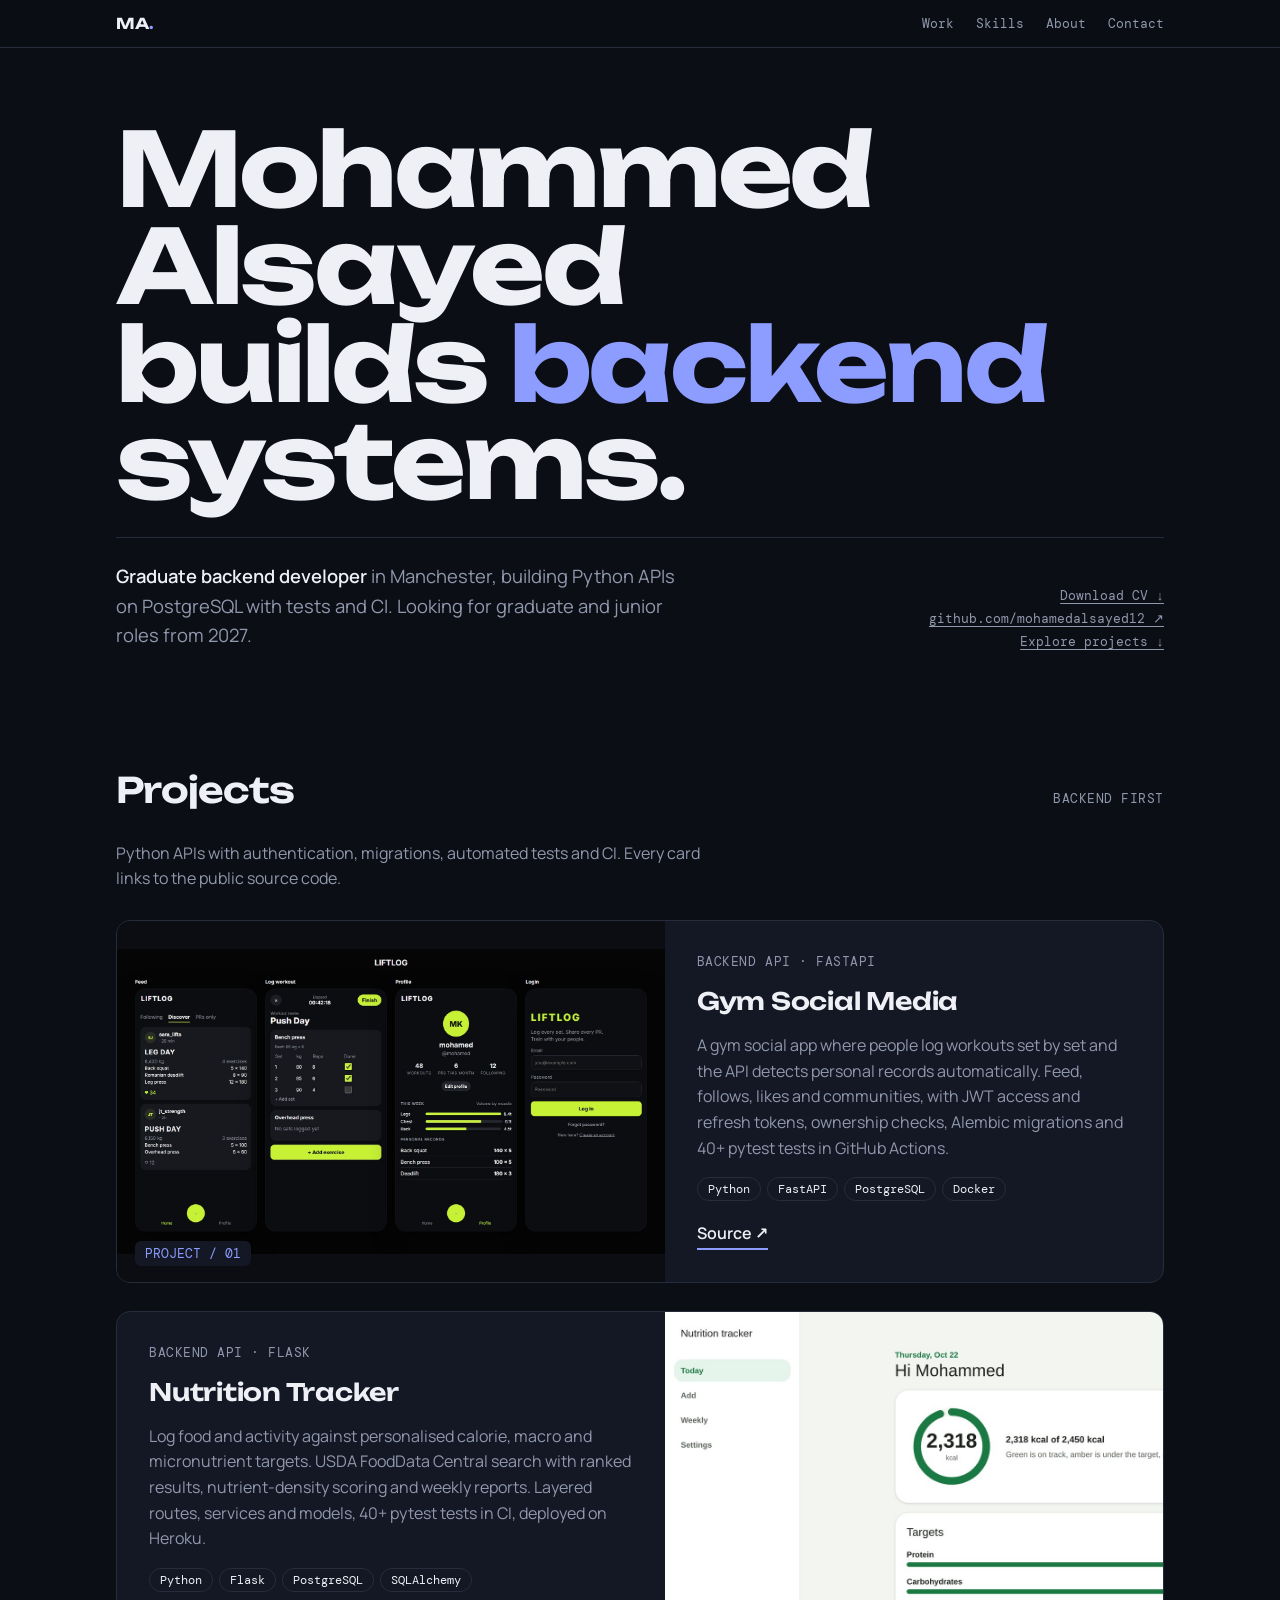
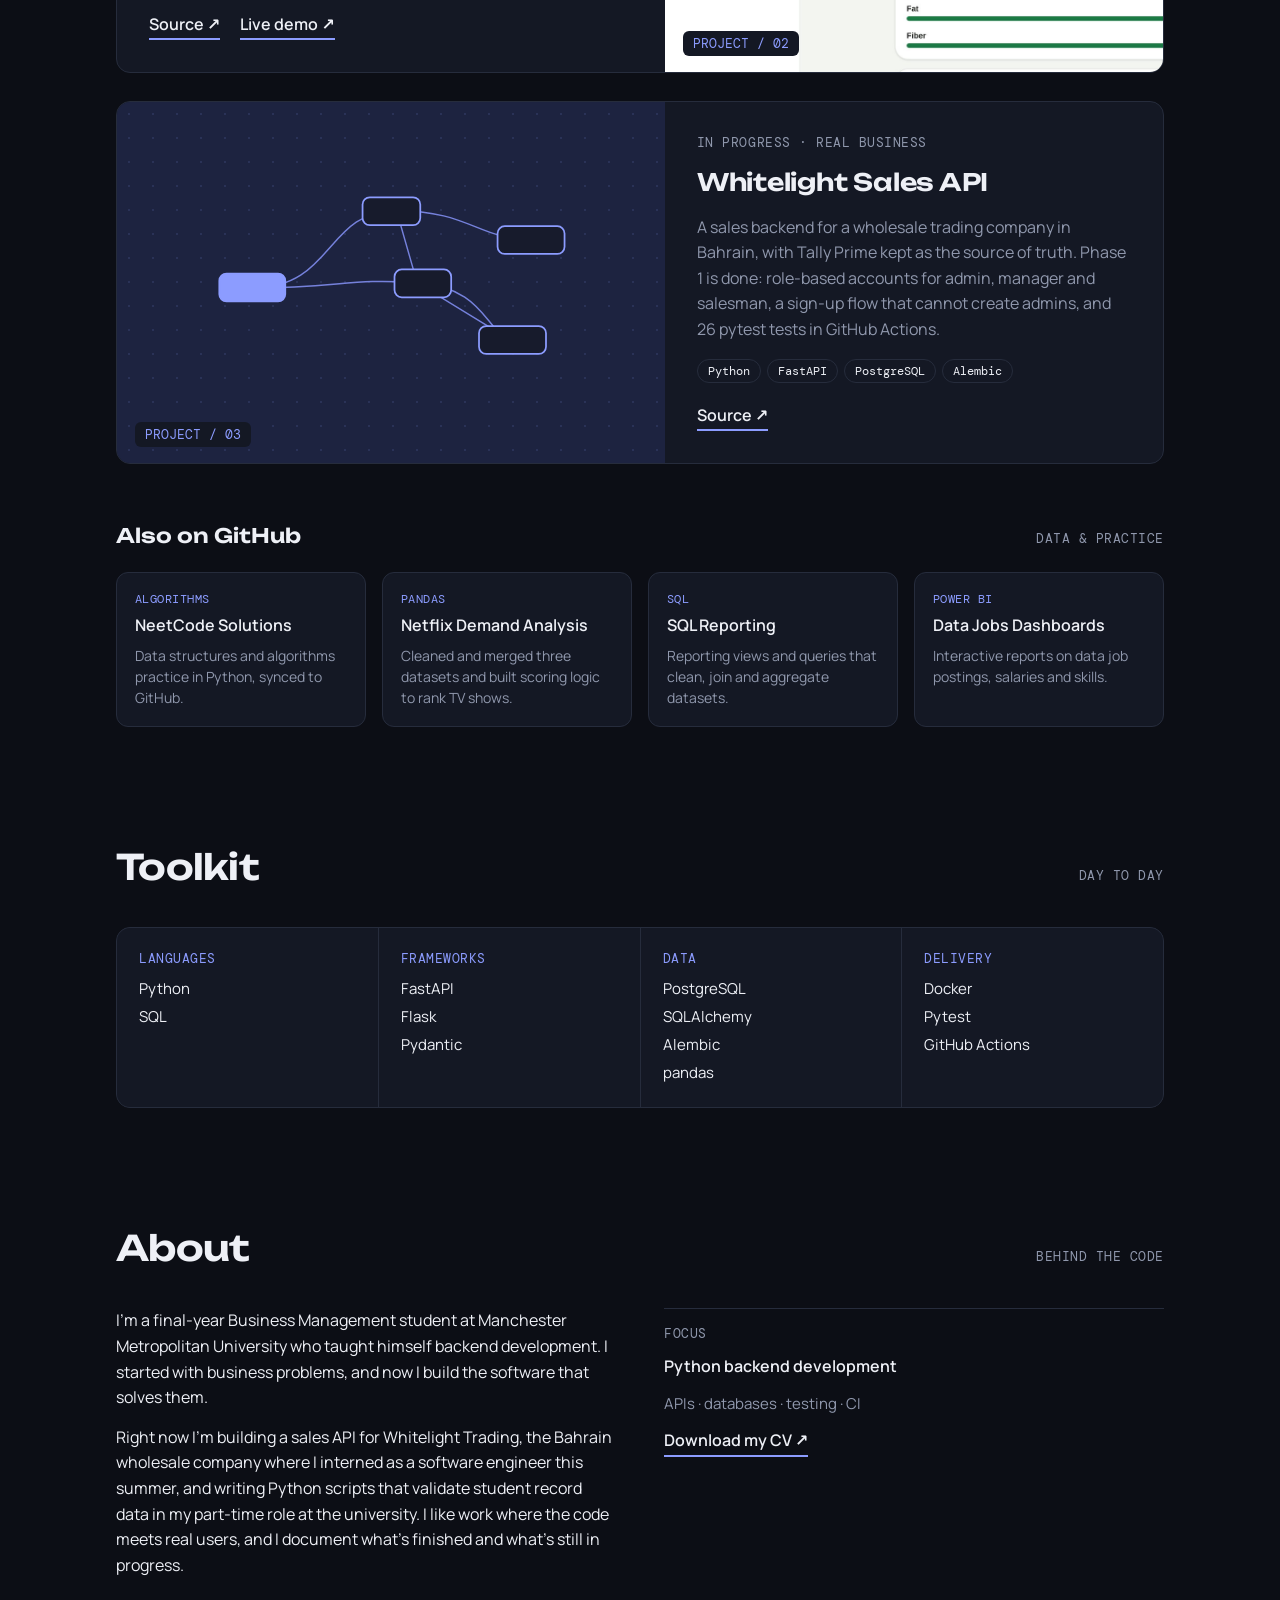
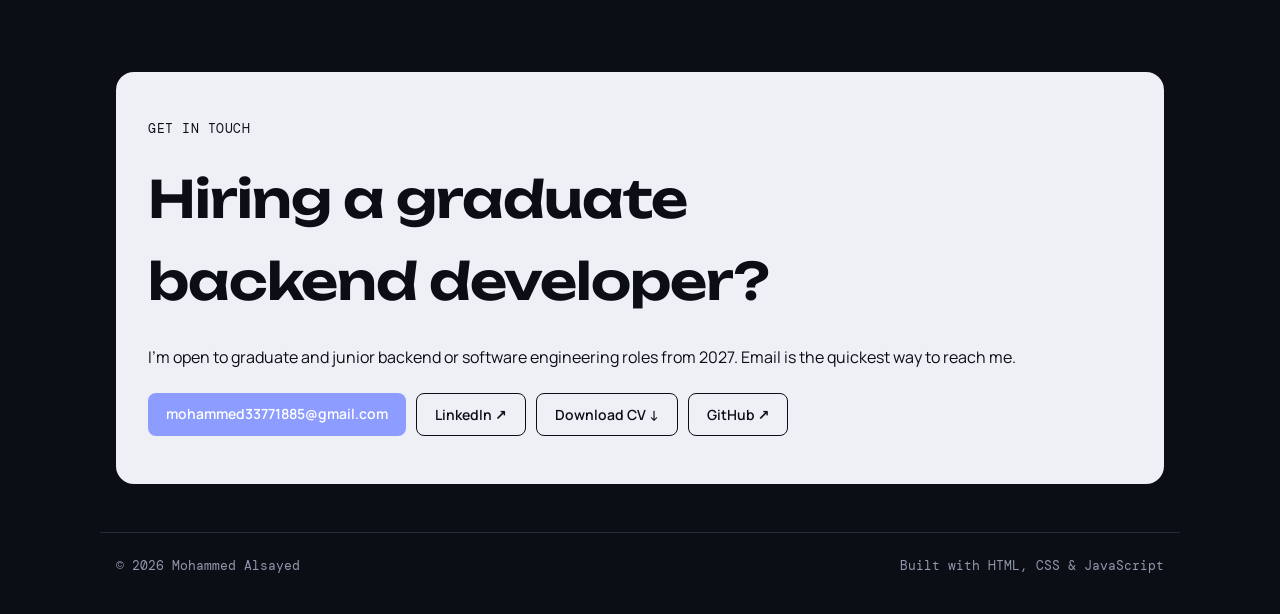
==== index.html @ 9f05840f "Add Whitelight internship to CV and about section" ====
<!doctype html>
<html lang="en">
<head>
<meta charset="utf-8"><meta name="viewport" content="width=device-width,initial-scale=1"><meta name="theme-color" content="#0c0f16">
<meta name="description" content="Mohammed Alsayed is a graduate Python backend developer in Manchester building FastAPI and Flask APIs on PostgreSQL.">
<title>Mohammed Alsayed — Backend Developer</title>
<link rel="preconnect" href="https://fonts.googleapis.com"><link rel="preconnect" href="https://fonts.gstatic.com" crossorigin>
<link href="https://fonts.googleapis.com/css2?family=Unbounded:wght@400;600;700&family=Manrope:wght@400;500;600&family=DM+Mono:wght@400;500&display=swap" rel="stylesheet">
<link rel="stylesheet" href="styles.css"><script src="script.js" defer></script>
</head>
<body>
<a class="skip" href="#main">Skip to content</a>
<header id="top"><div class="wrap nav"><a class="logo" href="#top">MA<span>.</span></a><nav aria-label="Main navigation"><a href="#work">Work</a><a href="#skills">Skills</a><a href="#about">About</a><a href="#contact">Contact</a></nav></div></header>
<main id="main" class="wrap">
<section class="hero"><h1>Mohammed Alsayed<br>builds <em>backend</em><br>systems.</h1><div class="hero-foot"><p><strong>Graduate backend developer</strong> in Manchester, building Python APIs on PostgreSQL with tests and CI. Looking for graduate and junior roles from 2027.</p><div class="hero-links"><a href="cv.pdf" target="_blank" rel="noopener">Download CV ↓</a><a href="https://github.com/mohamedalsayed12" target="_blank" rel="noopener noreferrer">github.com/mohamedalsayed12 ↗</a><a href="#work">Explore projects ↓</a></div></div></section>
<section id="work" class="section"><div class="section-head"><h2>Projects</h2><span>BACKEND FIRST</span></div><p class="intro">Python APIs with authentication, migrations, automated tests and CI. Every card links to the public source code.</p><div id="project-list" class="project-list"></div><div class="section-head more-head"><h3>Also on GitHub</h3><span>DATA &amp; PRACTICE</span></div><div id="more-list" class="more-list"></div></section>
<section id="skills" class="section"><div class="section-head"><h2>Toolkit</h2><span>DAY TO DAY</span></div><div class="skills"><div><small>LANGUAGES</small><p><span>Python</span><span>SQL</span></p></div><div><small>FRAMEWORKS</small><p><span>FastAPI</span><span>Flask</span><span>Pydantic</span></p></div><div><small>DATA</small><p><span>PostgreSQL</span><span>SQLAlchemy</span><span>Alembic</span><span>pandas</span></p></div><div><small>DELIVERY</small><p><span>Docker</span><span>Pytest</span><span>GitHub Actions</span></p></div></div></section>
<section id="about" class="section"><div class="section-head"><h2>About</h2><span>BEHIND THE CODE</span></div><div class="about"><div><p>I&#8217;m a final-year Business Management student at Manchester Metropolitan University who taught himself backend development. I started with business problems, and now I build the software that solves them.</p><p>Right now I&#8217;m building a sales API for Whitelight Trading, the Bahrain wholesale company where I interned as a software engineer this summer, and writing Python scripts that validate student record data in my part-time role at the university. I like work where the code meets real users, and I document what&#8217;s finished and what&#8217;s still in progress.</p></div><aside><small>FOCUS</small><strong>Python backend development</strong><span>APIs · databases · testing · CI</span><a href="cv.pdf" target="_blank" rel="noopener">Download my CV ↗</a></aside></div></section>
<section id="contact" class="contact"><small>GET IN TOUCH</small><h2>Hiring a graduate backend developer?</h2><p>I&#8217;m open to graduate and junior backend or software engineering roles from 2027. Email is the quickest way to reach me.</p><div class="contact-links"><a href="mailto:mohammed33771885@gmail.com">mohammed33771885@gmail.com</a><a class="ghost" href="https://www.linkedin.com/in/mohammed-alsayed-1b7a5434b" target="_blank" rel="noopener noreferrer">LinkedIn ↗</a><a class="ghost" href="cv.pdf" target="_blank" rel="noopener">Download CV ↓</a><a class="ghost" href="https://github.com/mohamedalsayed12" target="_blank" rel="noopener noreferrer">GitHub ↗</a></div></section>
</main><footer class="wrap"><span>© <span id="year">2026</span> Mohammed Alsayed</span><span>Built with HTML, CSS & JavaScript</span></footer>
</body></html>
---- styles.css ----
:root{--bg:#0c0e15;--surface:#141824;--ink:#eef0f6;--muted:#9098ad;--line:#262c3c;--accent:#8c9cff;--accent-soft:#1d2340;--display:"Unbounded","Arial Black",system-ui,sans-serif;--body:"Manrope","Segoe UI",system-ui,sans-serif;--mono:"DM Mono",ui-monospace,Menlo,monospace;color-scheme:dark}
*{box-sizing:border-box}
html{scroll-behavior:smooth}
body{margin:0;background:var(--bg);color:var(--ink);font:400 16px/1.6 var(--body)}
a{color:inherit}
.wrap{max-width:1080px;margin:0 auto;padding:0 16px}
.skip{position:absolute;top:-50px;left:15px;z-index:20;padding:10px;background:#fff;color:#000}.skip:focus{top:15px}
header{position:sticky;top:0;z-index:10;background:color-mix(in srgb,var(--bg) 88%,transparent);border-bottom:1px solid var(--line);backdrop-filter:blur(8px)}
.nav{display:flex;align-items:center;justify-content:space-between;gap:16px;padding-top:14px;padding-bottom:14px}
.logo{font:700 15px var(--display);text-decoration:none}.logo span{color:var(--accent)}
nav{display:flex;gap:22px}nav a{color:var(--muted);font:13px var(--mono);text-decoration:none}nav a:hover{color:var(--ink)}
h1,h2,h3{font-family:var(--display);text-wrap:balance}
.hero{padding:72px 0 56px;display:grid;gap:28px}
.hero h1{font-size:clamp(2.6rem,9vw,6.4rem);line-height:.95;font-weight:700;letter-spacing:-.03em;margin:0}
.hero h1 em{font-style:normal;color:var(--accent)}
.hero-foot{display:grid;grid-template-columns:1.4fr 1fr;gap:32px;align-items:end;border-top:1px solid var(--line);padding-top:24px}
.hero-foot p{margin:0;font-size:1.15rem;max-width:52ch;color:var(--muted)}.hero-foot p strong{color:var(--ink);font-weight:600}
.hero-links{display:grid;gap:6px;justify-items:end;color:var(--muted);text-align:right}.hero-links a{font:13px var(--mono);text-decoration:underline;text-underline-offset:3px}.hero-links a:hover{color:var(--accent)}
.section{padding:56px 0}.section-head{display:flex;justify-content:space-between;align-items:baseline;gap:16px;margin-bottom:32px;flex-wrap:wrap}
.section-head h2{font-size:clamp(1.5rem,3.5vw,2.2rem);font-weight:600;letter-spacing:-.02em;margin:0}
.section-head>span,.skills small,.about small,.contact small,#project-status{color:var(--muted);font:13px var(--mono);letter-spacing:.04em}
.intro{color:var(--muted);margin:-10px 0 28px;max-width:62ch}
.project-list{display:grid;gap:28px}
.project-card{display:grid;grid-template-columns:1.1fr 1fr;background:var(--surface);border:1px solid var(--line);border-radius:14px;overflow:hidden}
.project-card:nth-child(even) .project-art{order:2}
.project-art{position:relative;min-height:280px;background:var(--accent-soft);display:grid;place-items:center;overflow:hidden}
.project-art:before{content:'';position:absolute;inset:0;opacity:.12;background-image:radial-gradient(var(--accent) 1px,transparent 1px);background-size:24px 24px}
.project-art svg{position:relative;width:79%;height:67%;overflow:visible}
.project-art svg path{fill:none;stroke:#7581db;stroke-width:1.4}.project-art svg rect{fill:#171b2c;stroke:var(--accent);stroke-width:1.7;rx:7}.project-art svg rect.highlight{fill:var(--accent)}
.art-caption{position:absolute;left:18px;bottom:16px;color:var(--accent);background:var(--surface);padding:4px 10px;border-radius:6px;font:13px var(--mono)}
.project-body{padding:32px;display:grid;gap:16px;align-content:start;min-width:0}
.project-kind{font:13px var(--mono);color:var(--muted);letter-spacing:.04em}
.project-body h3{font-size:1.5rem;font-weight:600;letter-spacing:-.01em;line-height:1.3;margin:0}
.project-body>p{margin:0;color:var(--muted)}
.project-tags{display:flex;flex-wrap:wrap;gap:6px}.project-tags span{font:12px var(--mono);padding:3px 10px;border:1px solid var(--line);border-radius:99px}
.project-links{display:flex;gap:20px;margin-top:4px}.project-links a{font-weight:600;text-decoration:none;border-bottom:2px solid var(--accent);padding-bottom:1px}.project-links a:hover{color:var(--accent)}
#project-status{margin:20px 0 0}
.project-art.has-shot{background:#0b0d13;place-items:stretch}.project-art.has-shot:before{display:none}.project-art.has-shot img{position:relative;width:100%;height:100%;object-fit:cover;object-position:left top;display:block}.project-art.has-shot img[src*="gym-social-media"]{object-fit:contain;object-position:center}
.skills{display:grid;grid-template-columns:repeat(4,1fr);gap:1px;background:var(--line);border:1px solid var(--line);border-radius:14px;overflow:hidden}
.skills>div{background:var(--surface);padding:22px;display:grid;gap:10px;align-content:start}.skills small{color:var(--accent)}
.skills p{margin:0;display:grid;gap:4px}.skills p span{font-size:15px}
.about{display:grid;grid-template-columns:1fr 1fr;gap:48px}.about p{margin:0 0 14px;max-width:58ch}
.about aside{border-top:1px solid var(--line);display:grid;align-content:start;gap:12px;padding-top:16px}
.about strong{font-weight:600}.about aside span{color:var(--muted);font-size:15px}.about a{justify-self:start;text-decoration:none;border-bottom:2px solid var(--accent);font-weight:600;padding-bottom:1px}
.contact{background:var(--ink);color:var(--bg);border-radius:18px;padding:48px 32px;display:grid;gap:22px;margin:24px 0 48px}
.contact small{color:var(--bg)}.contact h2{font-size:clamp(1.8rem,5vw,3.2rem);color:var(--bg);font-weight:600;letter-spacing:-.02em;margin:0}.contact p{margin:0}
.contact-links{display:flex;flex-wrap:wrap;gap:10px}.contact a{font:600 14px var(--body);background:var(--accent);color:#fff;border-radius:8px;padding:11px 18px;text-decoration:none}.contact a:hover{filter:brightness(1.1)}
footer{padding-top:24px!important;padding-bottom:40px!important;color:var(--muted);display:flex;justify-content:space-between;gap:12px;flex-wrap:wrap;border-top:1px solid var(--line);font:13px var(--mono)}
a:focus-visible{outline:2px solid var(--accent);outline-offset:3px}
@media(max-width:820px){.project-card,.about,.hero-foot{grid-template-columns:1fr}.project-card:nth-child(even) .project-art{order:0}.project-art{min-height:200px}.skills{grid-template-columns:repeat(2,1fr)}.hero-links{justify-items:start;text-align:left}.project-body{padding:24px}}
@media(max-width:480px){nav{gap:14px}nav a:nth-child(3){display:none}.skills{grid-template-columns:1fr}.contact{padding:36px 20px}.hero h1{font-size:clamp(2.45rem,10vw,3.2rem)}}
@media(prefers-reduced-motion:no-preference){.project-card{transition:transform .2s ease,border-color .2s ease}.project-card:hover{transform:translateY(-3px);border-color:var(--accent)}}

.contact a.ghost{background:transparent;color:var(--bg);border:1.5px solid var(--bg)}
.more-head{margin:56px 0 20px}.more-head h3{font-size:1.25rem;font-weight:600;margin:0}
.more-list{display:grid;grid-template-columns:repeat(4,1fr);gap:16px}
.mini-card{display:grid;gap:6px;align-content:start;background:var(--surface);border:1px solid var(--line);border-radius:12px;padding:18px;text-decoration:none}
.mini-card small{font:12px var(--mono);color:var(--accent);letter-spacing:.04em}.mini-card strong{font-weight:600}.mini-card span{color:var(--muted);font-size:14px;line-height:1.5}
.mini-card:hover{border-color:var(--accent)}
@media(max-width:820px){.more-list{grid-template-columns:repeat(2,1fr)}}
@media(max-width:480px){.more-list{grid-template-columns:1fr}}
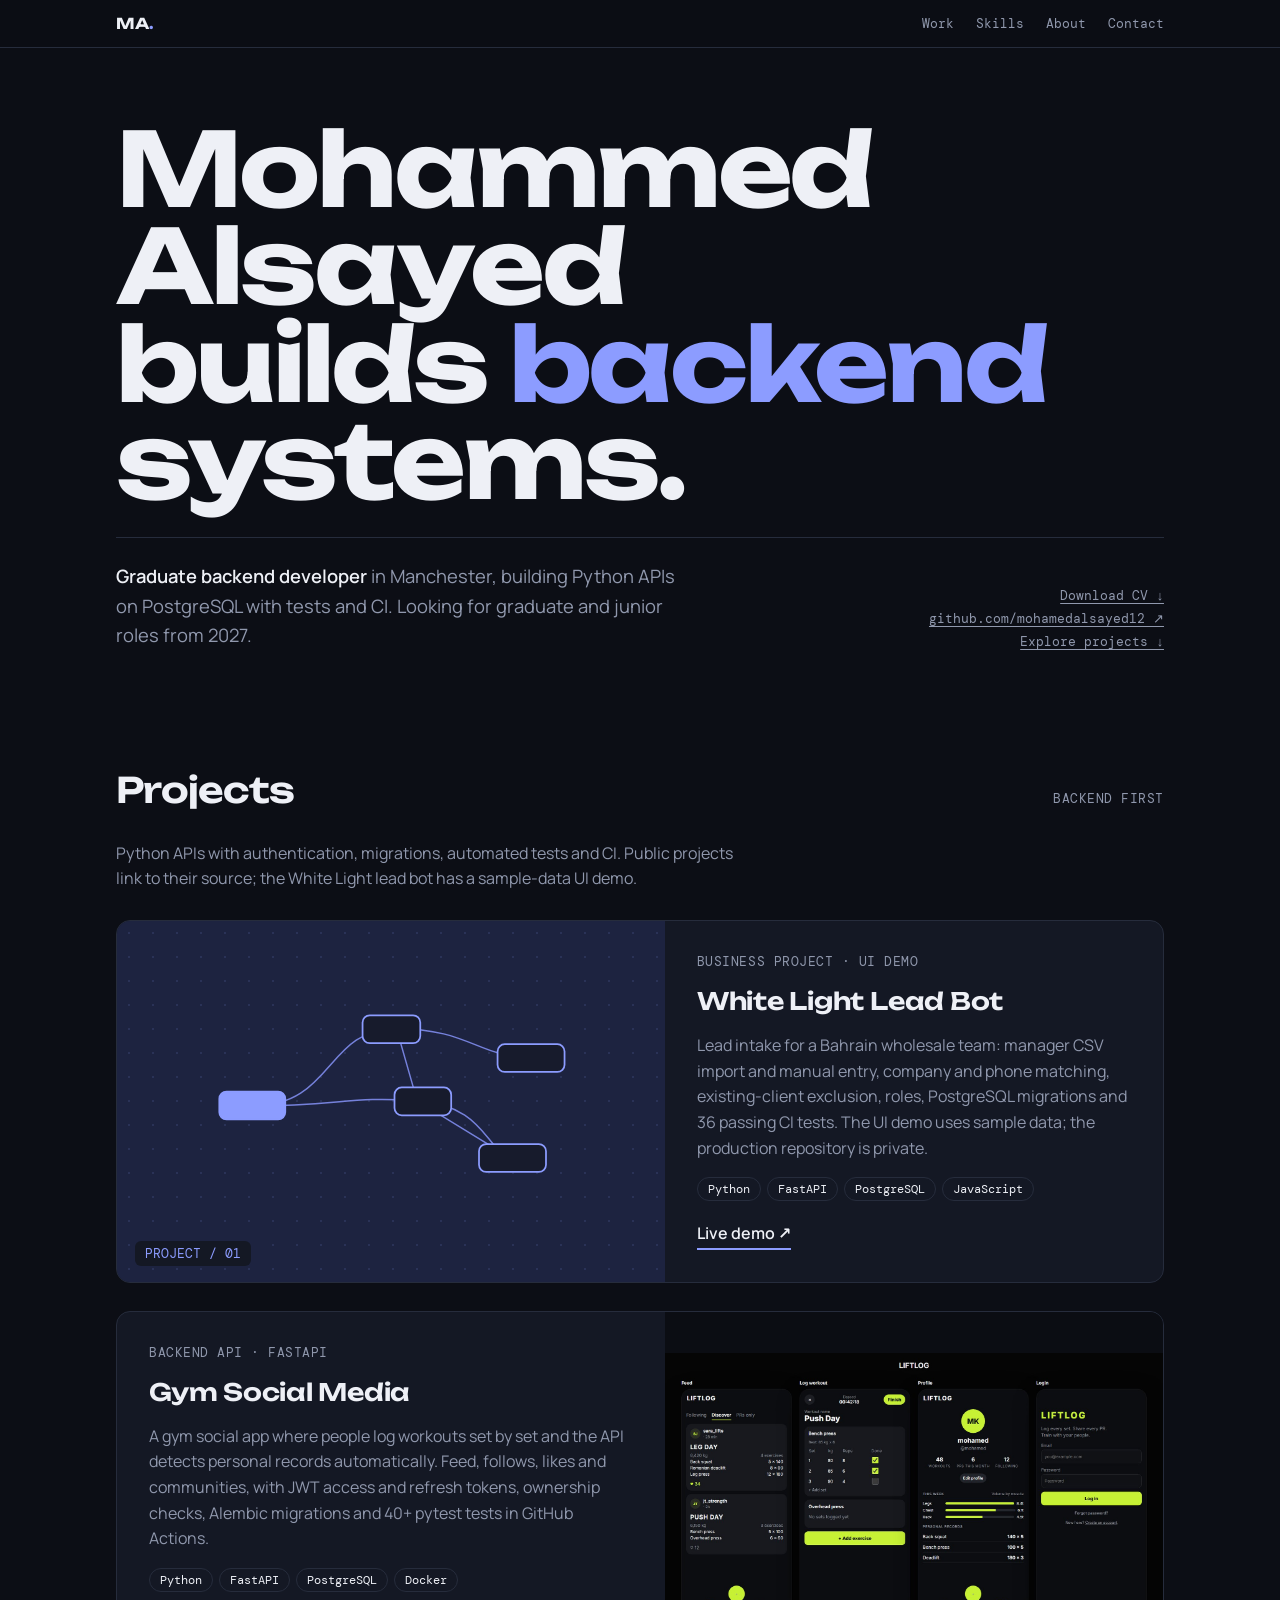
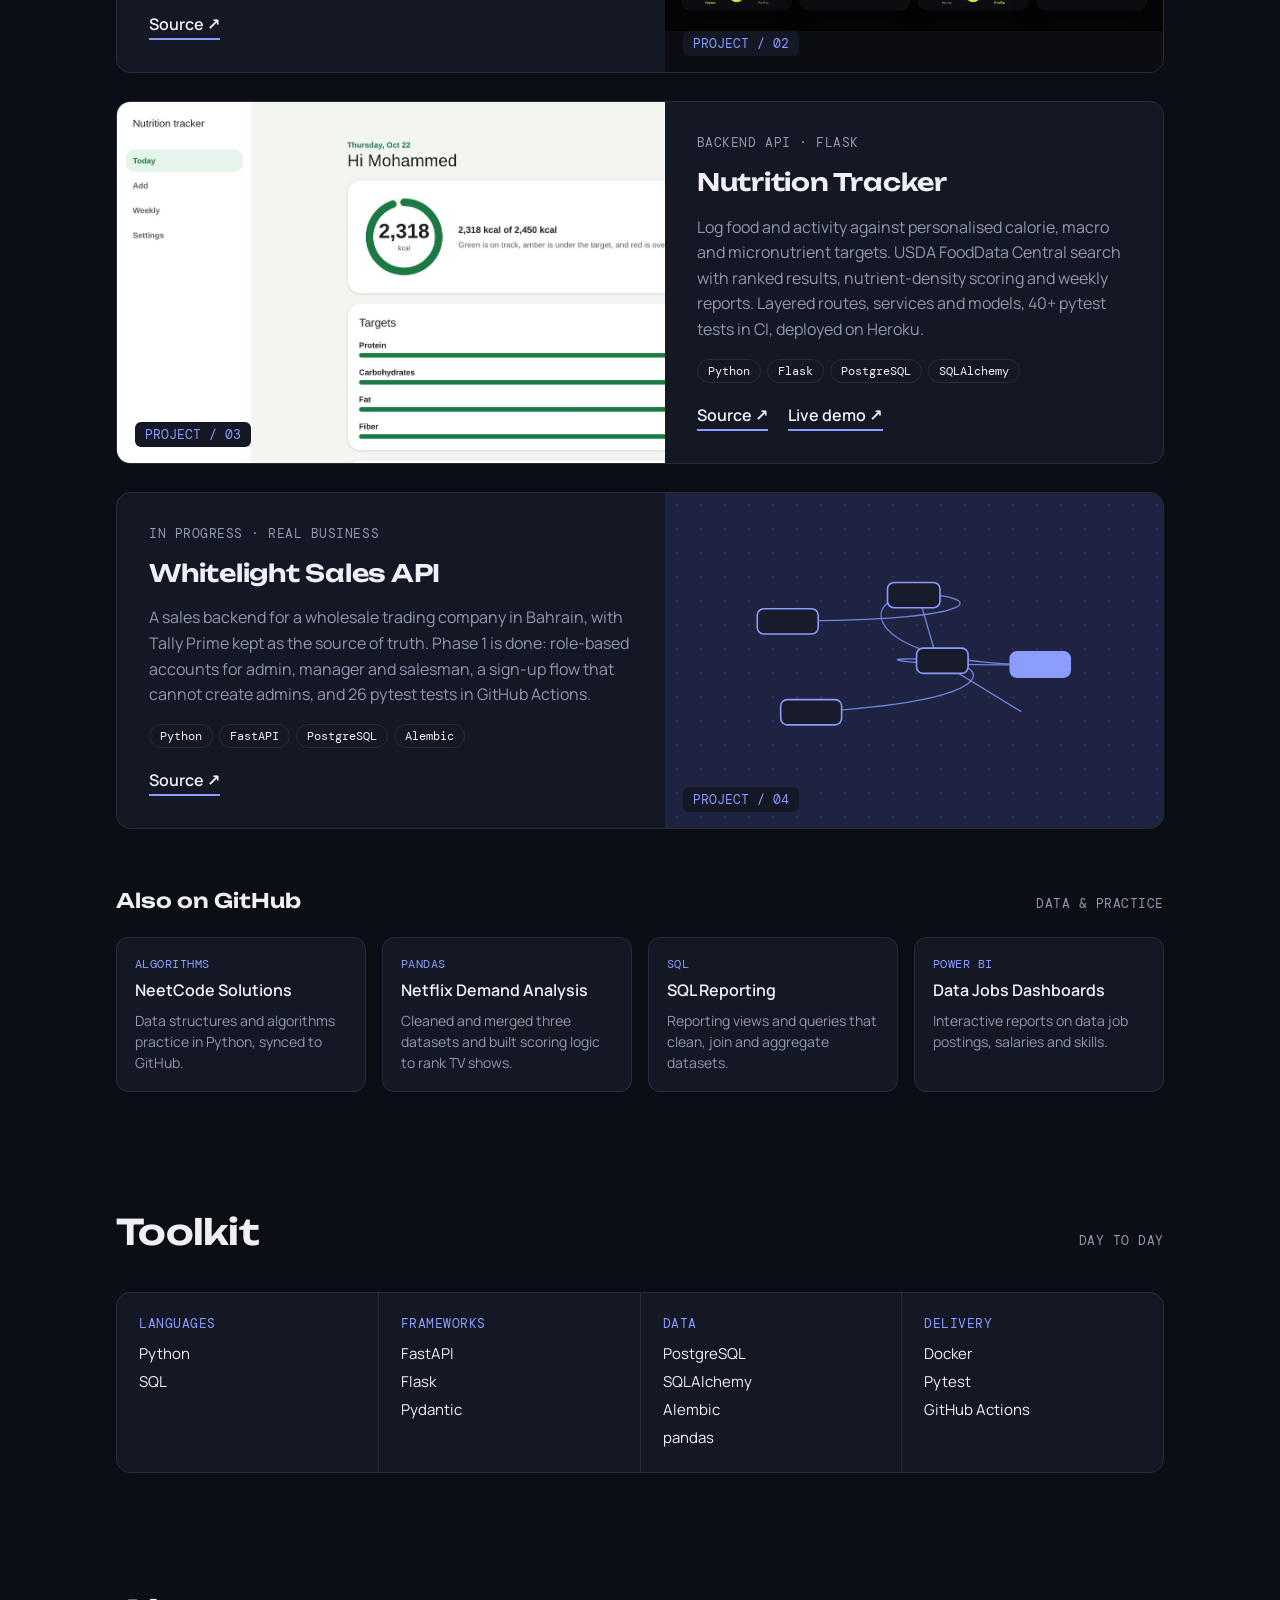
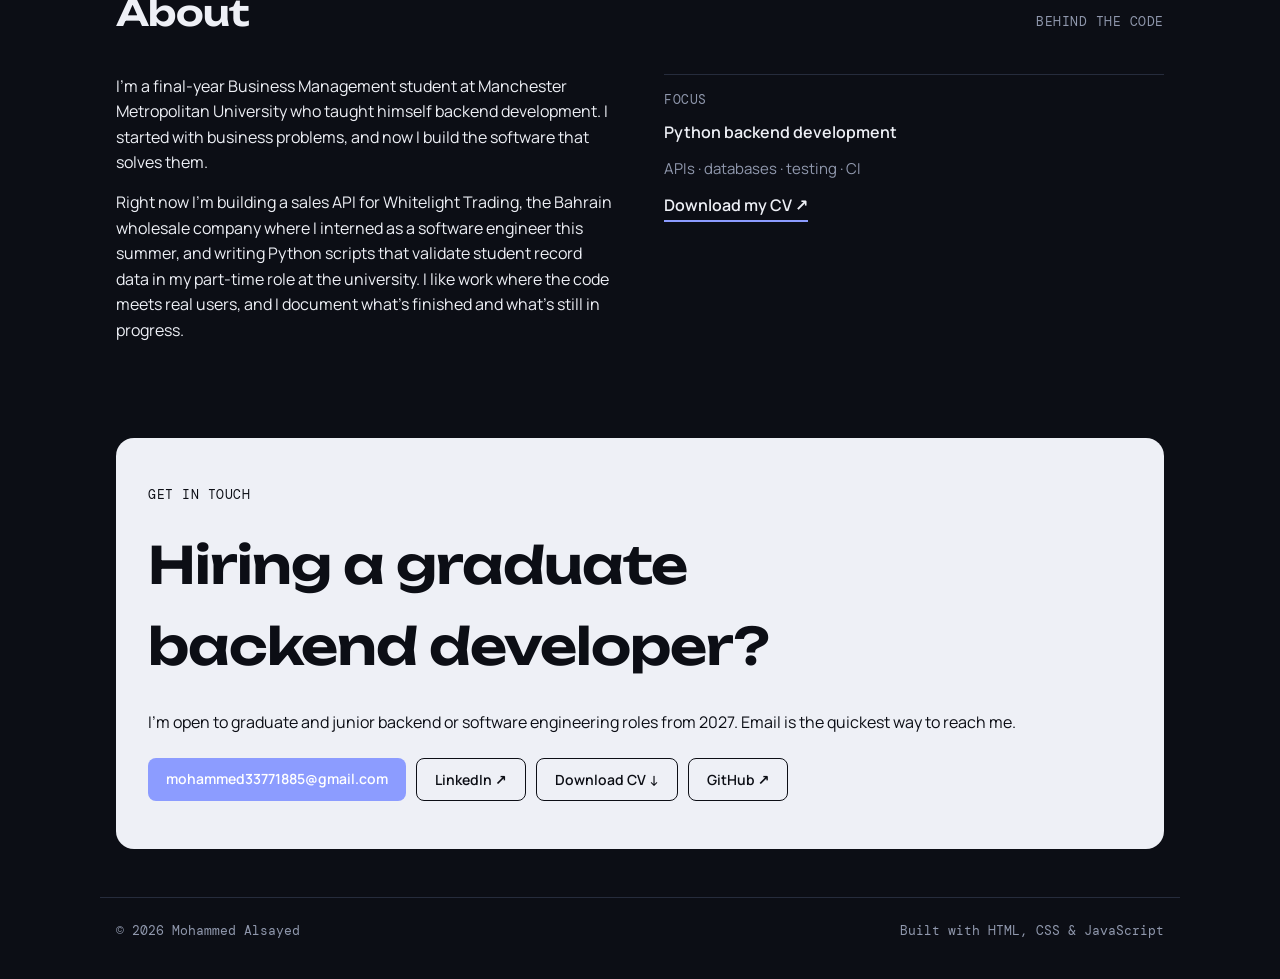
==== commit 38e4ae48: "Add generic White Light lead bot portfolio demo" ====
--- a/index.html
+++ b/index.html
@@ -13,7 +13,7 @@
 <header id="top"><div class="wrap nav"><a class="logo" href="#top">MA<span>.</span></a><nav aria-label="Main navigation"><a href="#work">Work</a><a href="#skills">Skills</a><a href="#about">About</a><a href="#contact">Contact</a></nav></div></header>
 <main id="main" class="wrap">
 <section class="hero"><h1>Mohammed Alsayed<br>builds <em>backend</em><br>systems.</h1><div class="hero-foot"><p><strong>Graduate backend developer</strong> in Manchester, building Python APIs on PostgreSQL with tests and CI. Looking for graduate and junior roles from 2027.</p><div class="hero-links"><a href="cv.pdf" target="_blank" rel="noopener">Download CV ↓</a><a href="https://github.com/mohamedalsayed12" target="_blank" rel="noopener noreferrer">github.com/mohamedalsayed12 ↗</a><a href="#work">Explore projects ↓</a></div></div></section>
-<section id="work" class="section"><div class="section-head"><h2>Projects</h2><span>BACKEND FIRST</span></div><p class="intro">Python APIs with authentication, migrations, automated tests and CI. Every card links to the public source code.</p><div id="project-list" class="project-list"></div><div class="section-head more-head"><h3>Also on GitHub</h3><span>DATA &amp; PRACTICE</span></div><div id="more-list" class="more-list"></div></section>
+<section id="work" class="section"><div class="section-head"><h2>Projects</h2><span>BACKEND FIRST</span></div><p class="intro">Python APIs with authentication, migrations, automated tests and CI. Public projects link to their source; the White Light lead bot has a sample-data UI demo.</p><div id="project-list" class="project-list"></div><div class="section-head more-head"><h3>Also on GitHub</h3><span>DATA &amp; PRACTICE</span></div><div id="more-list" class="more-list"></div></section>
 <section id="skills" class="section"><div class="section-head"><h2>Toolkit</h2><span>DAY TO DAY</span></div><div class="skills"><div><small>LANGUAGES</small><p><span>Python</span><span>SQL</span></p></div><div><small>FRAMEWORKS</small><p><span>FastAPI</span><span>Flask</span><span>Pydantic</span></p></div><div><small>DATA</small><p><span>PostgreSQL</span><span>SQLAlchemy</span><span>Alembic</span><span>pandas</span></p></div><div><small>DELIVERY</small><p><span>Docker</span><span>Pytest</span><span>GitHub Actions</span></p></div></div></section>
 <section id="about" class="section"><div class="section-head"><h2>About</h2><span>BEHIND THE CODE</span></div><div class="about"><div><p>I&#8217;m a final-year Business Management student at Manchester Metropolitan University who taught himself backend development. I started with business problems, and now I build the software that solves them.</p><p>Right now I&#8217;m building a sales API for Whitelight Trading, the Bahrain wholesale company where I interned as a software engineer this summer, and writing Python scripts that validate student record data in my part-time role at the university. I like work where the code meets real users, and I document what&#8217;s finished and what&#8217;s still in progress.</p></div><aside><small>FOCUS</small><strong>Python backend development</strong><span>APIs · databases · testing · CI</span><a href="cv.pdf" target="_blank" rel="noopener">Download my CV ↗</a></aside></div></section>
 <section id="contact" class="contact"><small>GET IN TOUCH</small><h2>Hiring a graduate backend developer?</h2><p>I&#8217;m open to graduate and junior backend or software engineering roles from 2027. Email is the quickest way to reach me.</p><div class="contact-links"><a href="mailto:mohammed33771885@gmail.com">mohammed33771885@gmail.com</a><a class="ghost" href="https://www.linkedin.com/in/mohammed-alsayed-1b7a5434b" target="_blank" rel="noopener noreferrer">LinkedIn ↗</a><a class="ghost" href="cv.pdf" target="_blank" rel="noopener">Download CV ↓</a><a class="ghost" href="https://github.com/mohamedalsayed12" target="_blank" rel="noopener noreferrer">GitHub ↗</a></div></section>
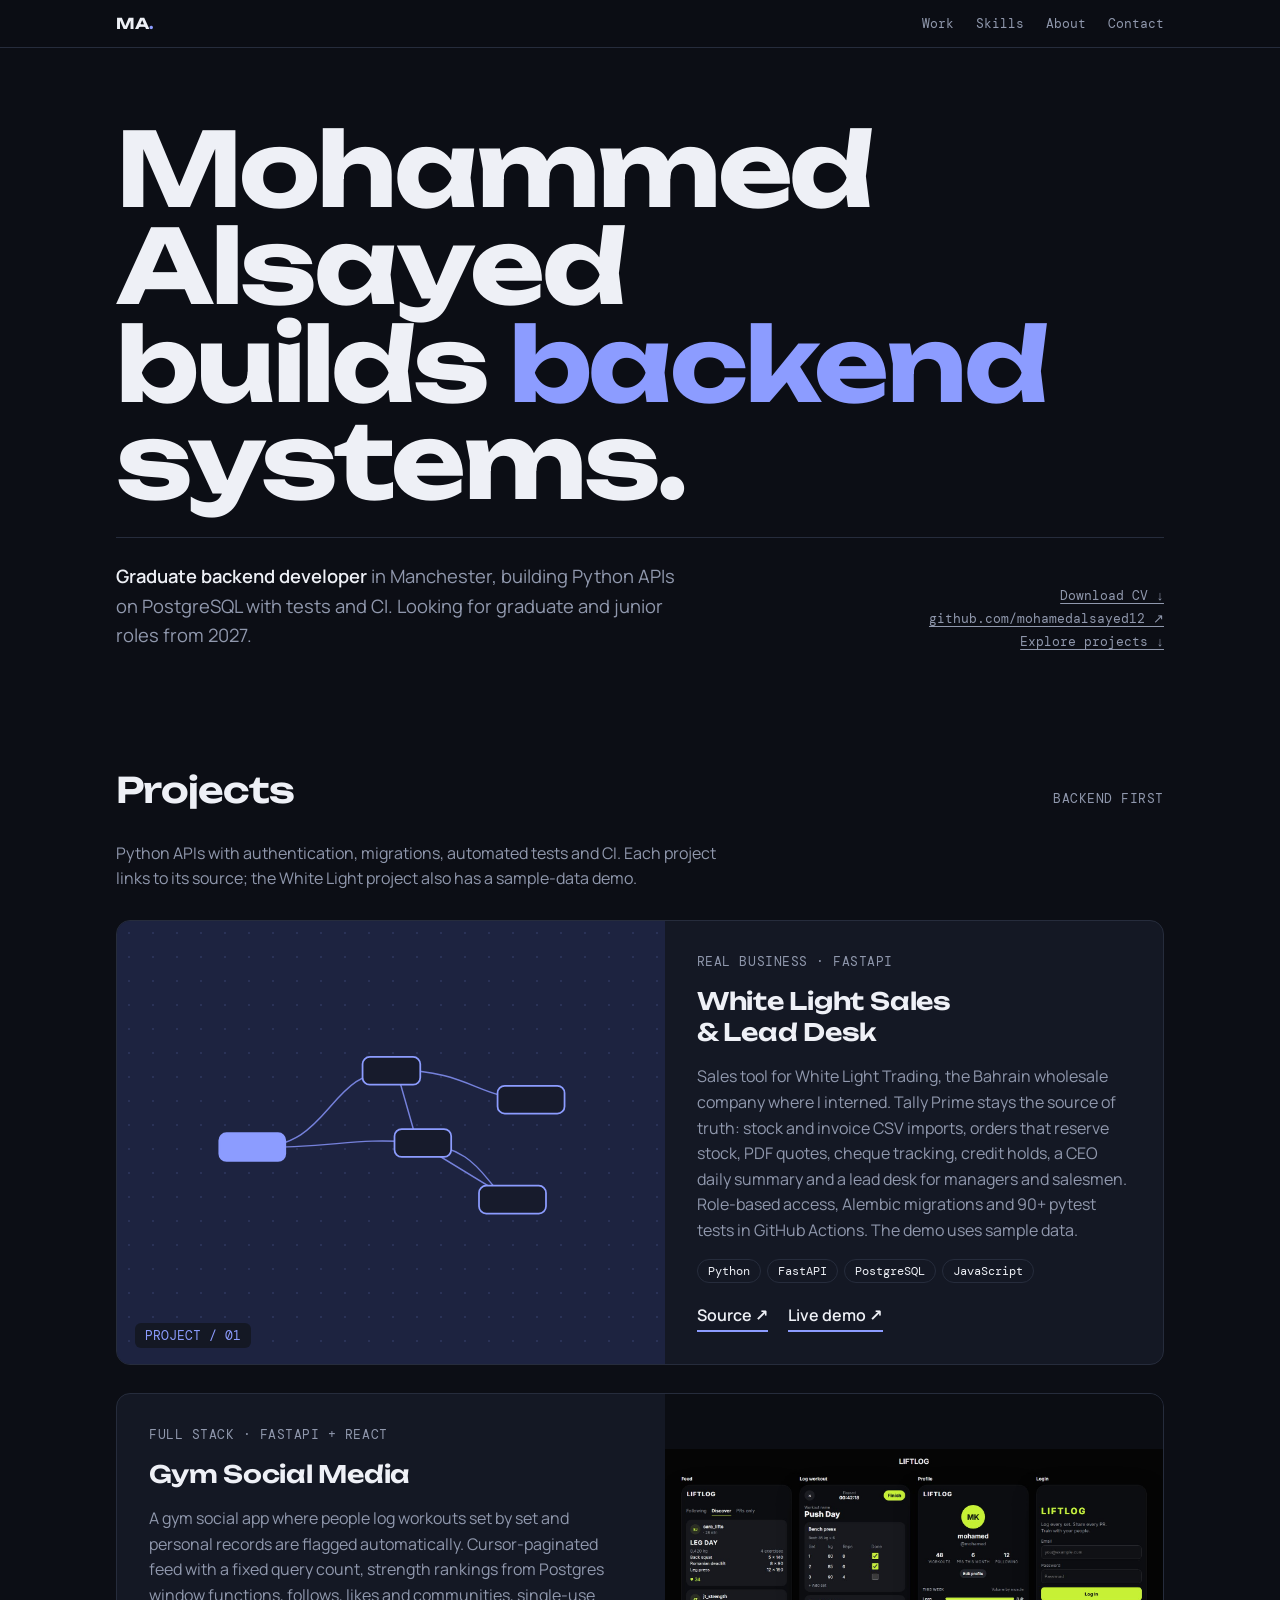
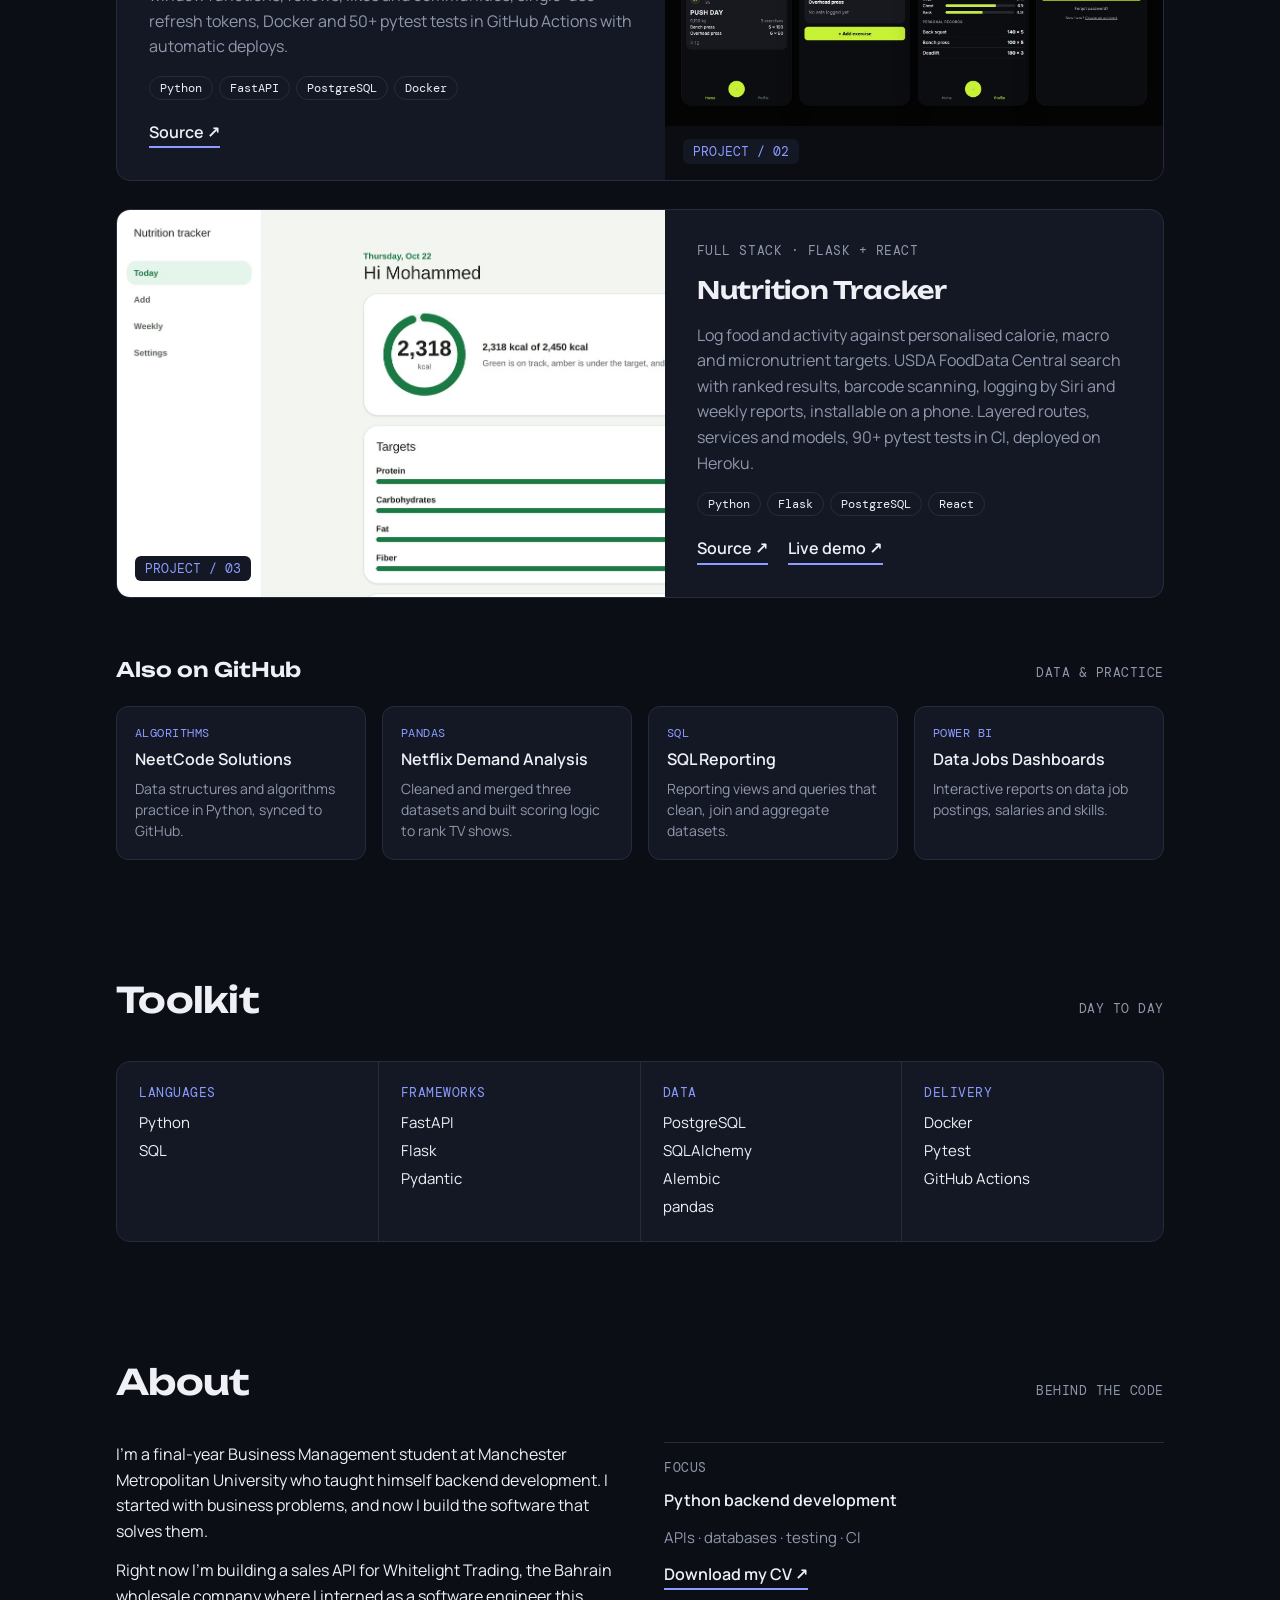
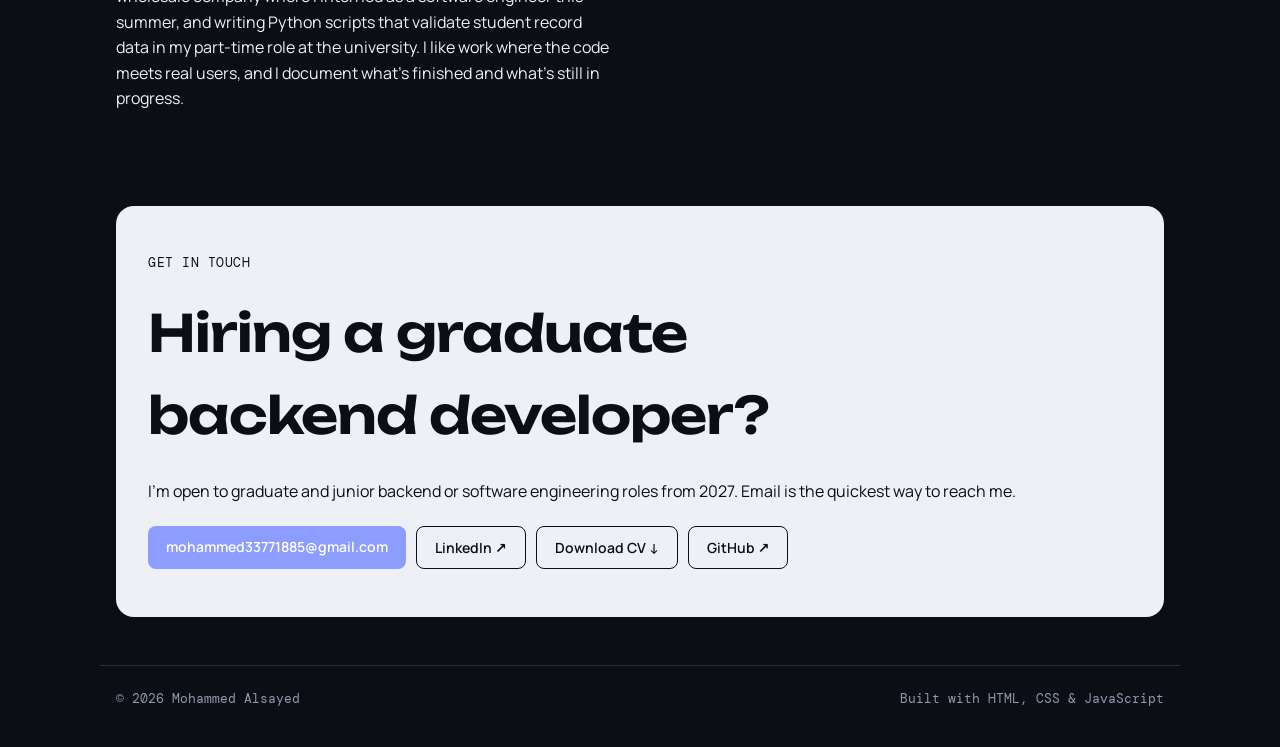
==== commit 8683a2d1: "Merge the White Light cards and refresh project descriptions" ====
--- a/index.html
+++ b/index.html
@@ -6,14 +6,14 @@
 <title>Mohammed Alsayed — Backend Developer</title>
 <link rel="preconnect" href="https://fonts.googleapis.com"><link rel="preconnect" href="https://fonts.gstatic.com" crossorigin>
 <link href="https://fonts.googleapis.com/css2?family=Unbounded:wght@400;600;700&family=Manrope:wght@400;500;600&family=DM+Mono:wght@400;500&display=swap" rel="stylesheet">
-<link rel="stylesheet" href="styles.css"><script src="script.js" defer></script>
+<link rel="stylesheet" href="styles.css"><script src="script.js?v=2" defer></script>
 </head>
 <body>
 <a class="skip" href="#main">Skip to content</a>
 <header id="top"><div class="wrap nav"><a class="logo" href="#top">MA<span>.</span></a><nav aria-label="Main navigation"><a href="#work">Work</a><a href="#skills">Skills</a><a href="#about">About</a><a href="#contact">Contact</a></nav></div></header>
 <main id="main" class="wrap">
 <section class="hero"><h1>Mohammed Alsayed<br>builds <em>backend</em><br>systems.</h1><div class="hero-foot"><p><strong>Graduate backend developer</strong> in Manchester, building Python APIs on PostgreSQL with tests and CI. Looking for graduate and junior roles from 2027.</p><div class="hero-links"><a href="cv.pdf" target="_blank" rel="noopener">Download CV ↓</a><a href="https://github.com/mohamedalsayed12" target="_blank" rel="noopener noreferrer">github.com/mohamedalsayed12 ↗</a><a href="#work">Explore projects ↓</a></div></div></section>
-<section id="work" class="section"><div class="section-head"><h2>Projects</h2><span>BACKEND FIRST</span></div><p class="intro">Python APIs with authentication, migrations, automated tests and CI. Public projects link to their source; the White Light lead bot has a sample-data UI demo.</p><div id="project-list" class="project-list"></div><div class="section-head more-head"><h3>Also on GitHub</h3><span>DATA &amp; PRACTICE</span></div><div id="more-list" class="more-list"></div></section>
+<section id="work" class="section"><div class="section-head"><h2>Projects</h2><span>BACKEND FIRST</span></div><p class="intro">Python APIs with authentication, migrations, automated tests and CI. Each project links to its source; the White Light project also has a sample-data demo.</p><div id="project-list" class="project-list"></div><div class="section-head more-head"><h3>Also on GitHub</h3><span>DATA &amp; PRACTICE</span></div><div id="more-list" class="more-list"></div></section>
 <section id="skills" class="section"><div class="section-head"><h2>Toolkit</h2><span>DAY TO DAY</span></div><div class="skills"><div><small>LANGUAGES</small><p><span>Python</span><span>SQL</span></p></div><div><small>FRAMEWORKS</small><p><span>FastAPI</span><span>Flask</span><span>Pydantic</span></p></div><div><small>DATA</small><p><span>PostgreSQL</span><span>SQLAlchemy</span><span>Alembic</span><span>pandas</span></p></div><div><small>DELIVERY</small><p><span>Docker</span><span>Pytest</span><span>GitHub Actions</span></p></div></div></section>
 <section id="about" class="section"><div class="section-head"><h2>About</h2><span>BEHIND THE CODE</span></div><div class="about"><div><p>I&#8217;m a final-year Business Management student at Manchester Metropolitan University who taught himself backend development. I started with business problems, and now I build the software that solves them.</p><p>Right now I&#8217;m building a sales API for Whitelight Trading, the Bahrain wholesale company where I interned as a software engineer this summer, and writing Python scripts that validate student record data in my part-time role at the university. I like work where the code meets real users, and I document what&#8217;s finished and what&#8217;s still in progress.</p></div><aside><small>FOCUS</small><strong>Python backend development</strong><span>APIs · databases · testing · CI</span><a href="cv.pdf" target="_blank" rel="noopener">Download my CV ↗</a></aside></div></section>
 <section id="contact" class="contact"><small>GET IN TOUCH</small><h2>Hiring a graduate backend developer?</h2><p>I&#8217;m open to graduate and junior backend or software engineering roles from 2027. Email is the quickest way to reach me.</p><div class="contact-links"><a href="mailto:mohammed33771885@gmail.com">mohammed33771885@gmail.com</a><a class="ghost" href="https://www.linkedin.com/in/mohammed-alsayed-1b7a5434b" target="_blank" rel="noopener noreferrer">LinkedIn ↗</a><a class="ghost" href="cv.pdf" target="_blank" rel="noopener">Download CV ↓</a><a class="ghost" href="https://github.com/mohamedalsayed12" target="_blank" rel="noopener noreferrer">GitHub ↗</a></div></section>
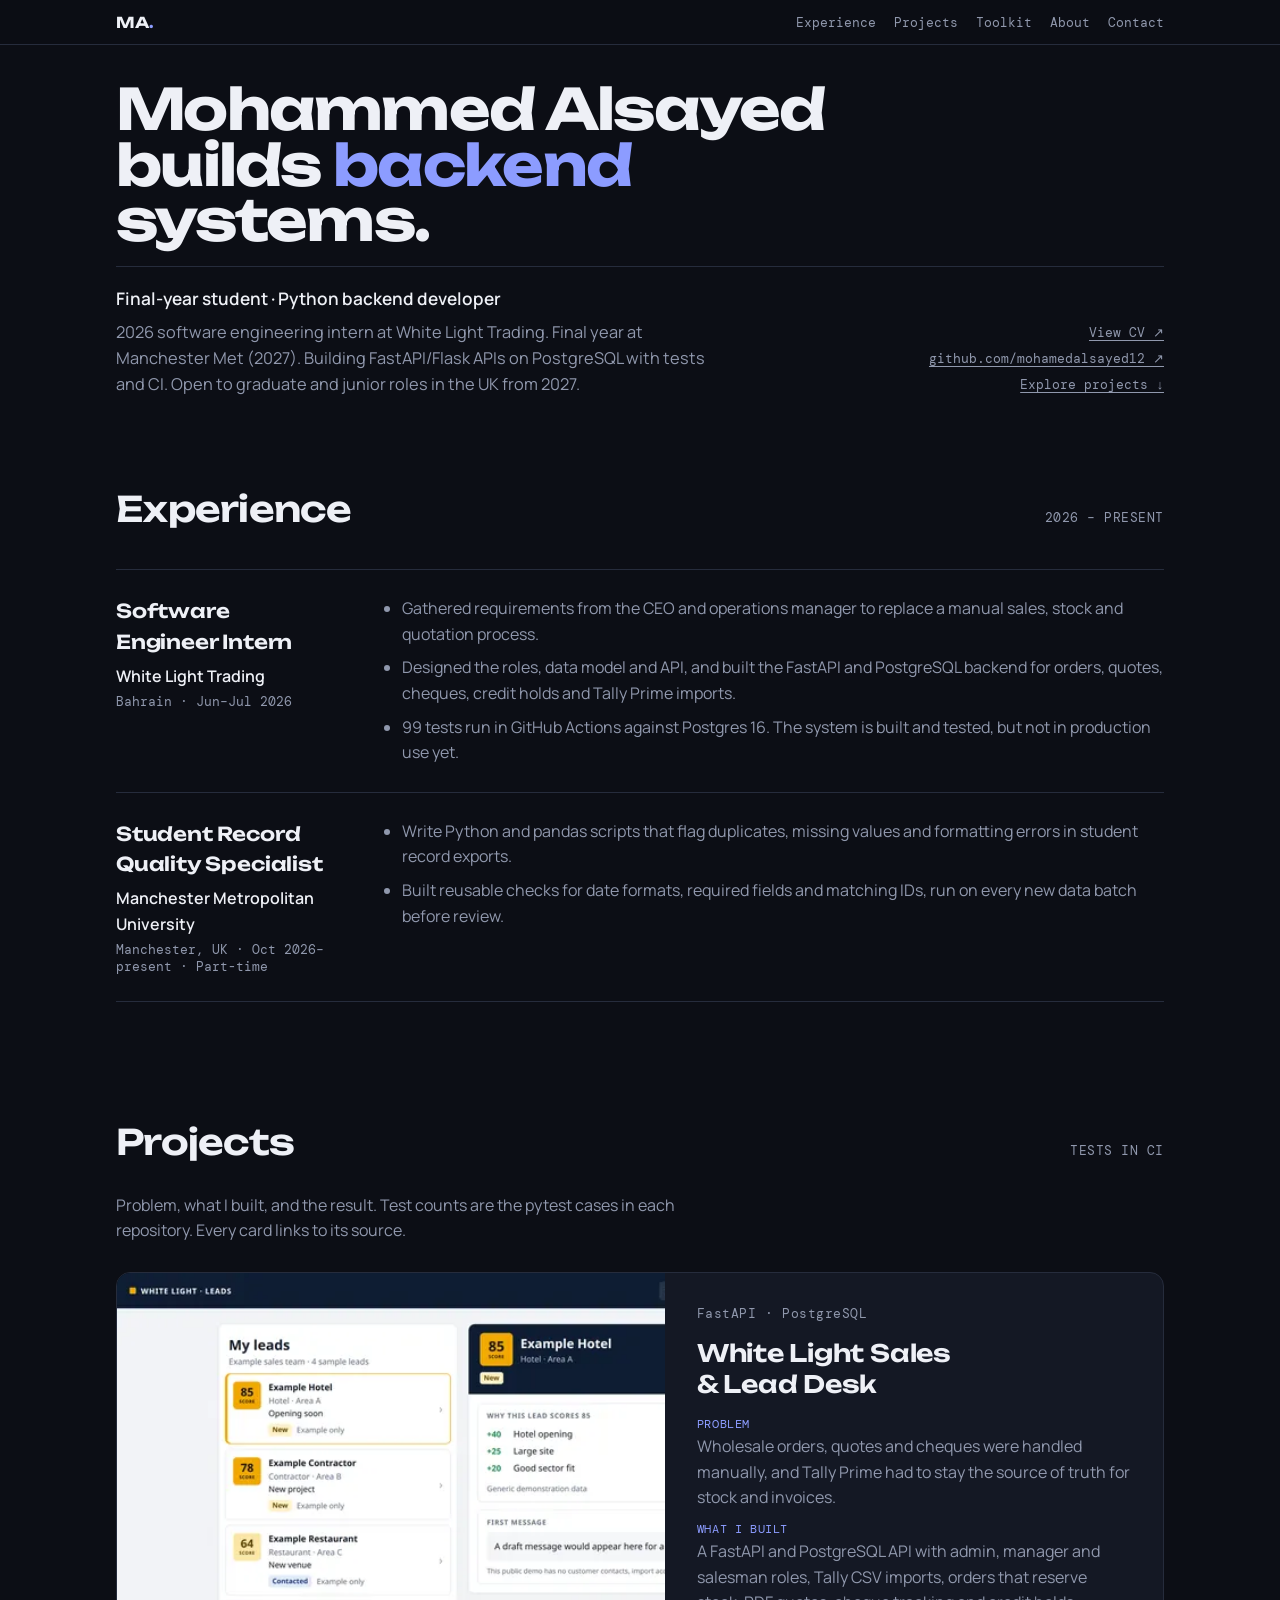
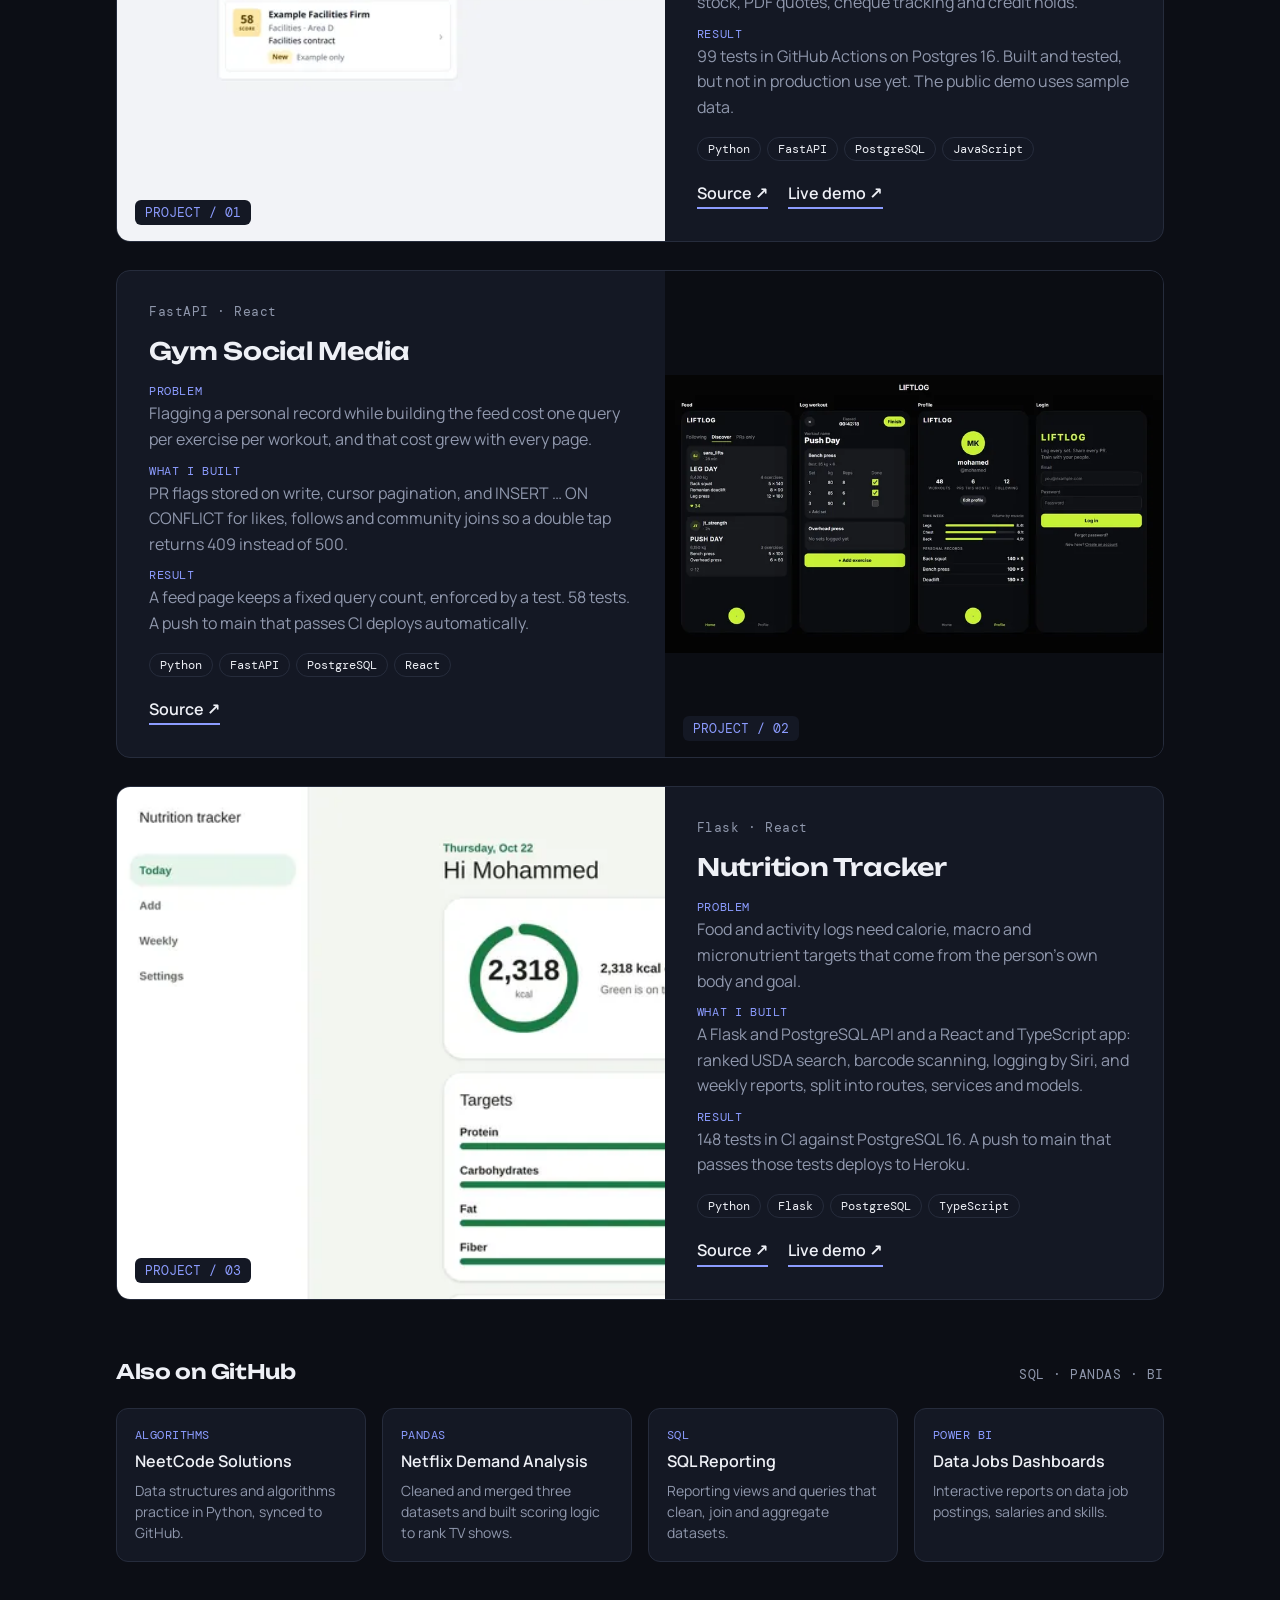
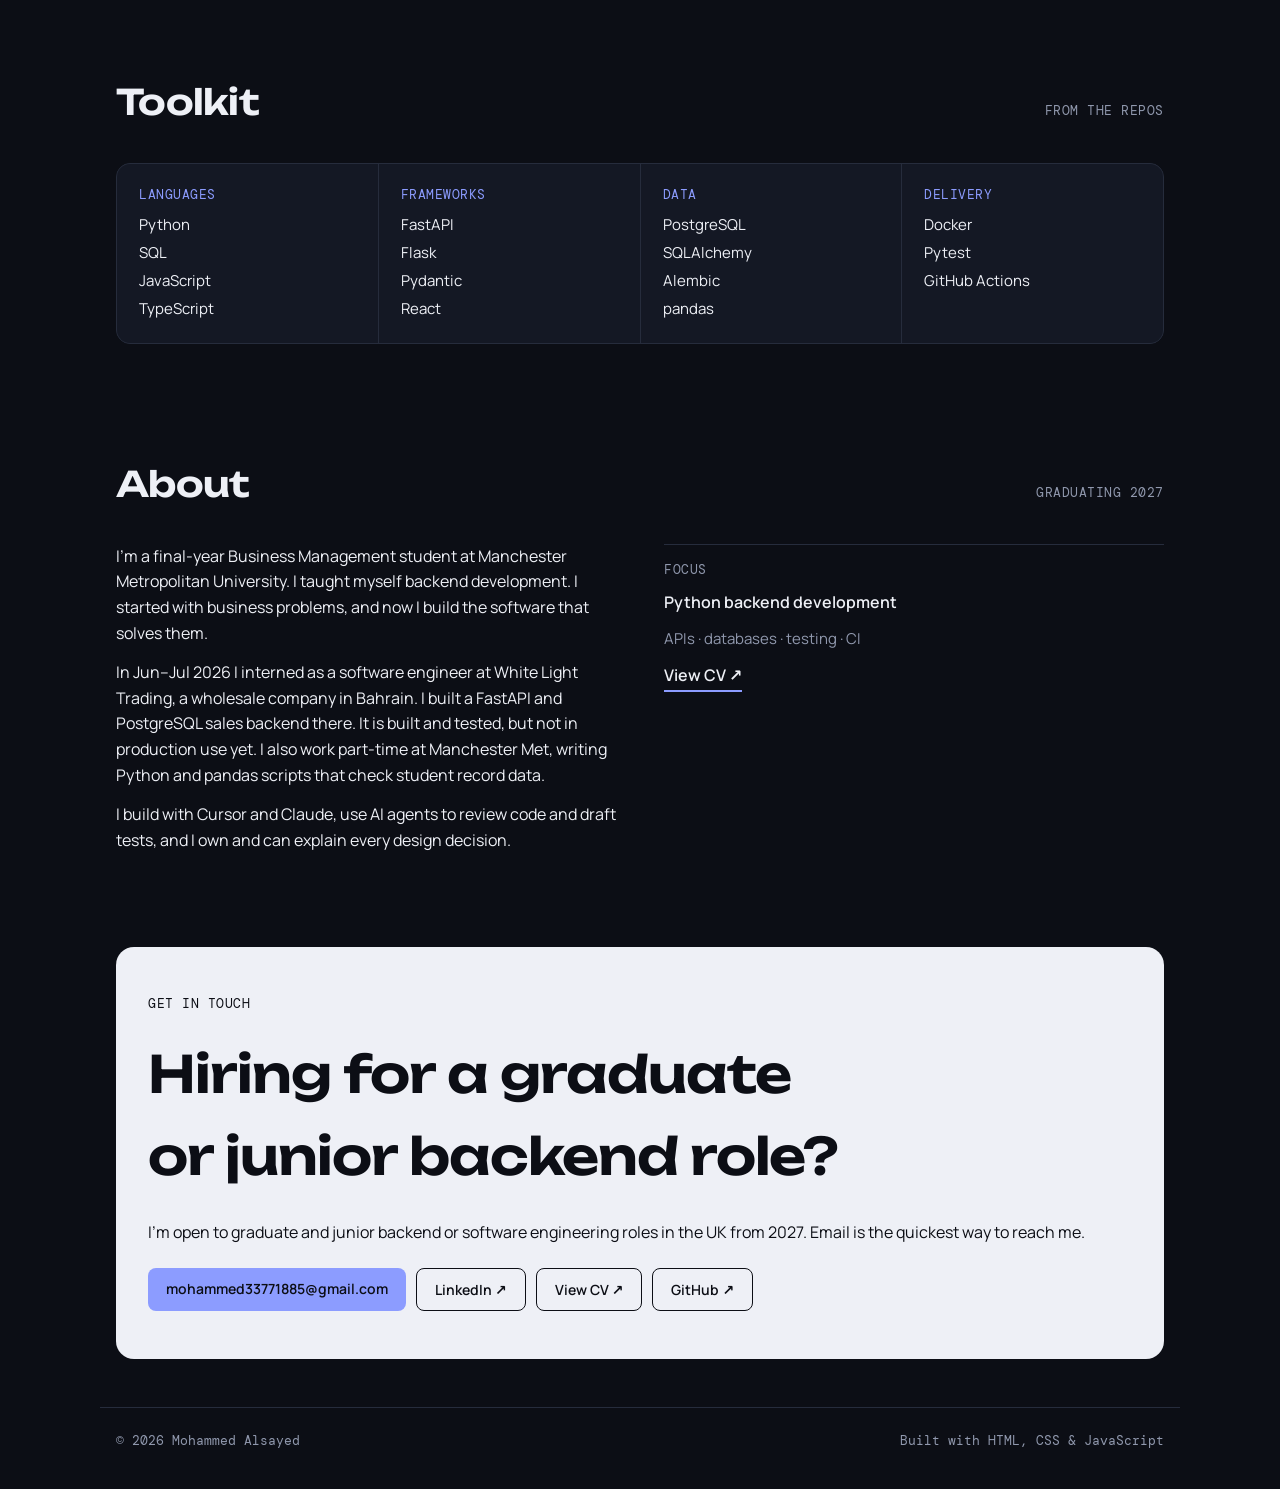
==== commit 6b1bc9ca: "feat: refresh portfolio content for 2027 graduate roles Add experience, static project cards with re" ====
--- a/index.html
+++ b/index.html
@@ -1,22 +1,256 @@
 <!doctype html>
 <html lang="en">
 <head>
-<meta charset="utf-8"><meta name="viewport" content="width=device-width,initial-scale=1"><meta name="theme-color" content="#0c0f16">
-<meta name="description" content="Mohammed Alsayed is a graduate Python backend developer in Manchester building FastAPI and Flask APIs on PostgreSQL.">
-<title>Mohammed Alsayed — Backend Developer</title>
-<link rel="preconnect" href="https://fonts.googleapis.com"><link rel="preconnect" href="https://fonts.gstatic.com" crossorigin>
+<meta charset="utf-8">
+<meta name="viewport" content="width=device-width,initial-scale=1">
+<meta name="theme-color" content="#0c0f16">
+<meta name="description" content="Mohammed Alsayed is a final-year student and Python backend developer in Manchester. 2026 software engineering intern at White Light Trading. Open to graduate and junior roles in the UK from 2027.">
+<title>Mohammed Alsayed — Python backend developer</title>
+<link rel="canonical" href="https://mohamedalsayed12.github.io/">
+<link rel="icon" href="favicon.png" type="image/png" sizes="64x64">
+<meta property="og:title" content="Mohammed Alsayed — Python backend developer">
+<meta property="og:description" content="Final-year student at Manchester Met (2027) and 2026 software engineering intern at White Light Trading. FastAPI and Flask APIs on PostgreSQL, with tests and CI.">
+<meta property="og:image" content="https://mohamedalsayed12.github.io/images/og.png">
+<meta property="og:image:width" content="1200">
+<meta property="og:image:height" content="630">
+<meta property="og:image:alt" content="Mohammed Alsayed, final-year student and Python backend developer. 2026 intern at White Light Trading.">
+<meta property="og:url" content="https://mohamedalsayed12.github.io/">
+<meta property="og:type" content="website">
+<meta property="og:locale" content="en_GB">
+<meta name="twitter:card" content="summary_large_image">
+<meta name="twitter:title" content="Mohammed Alsayed — Python backend developer">
+<meta name="twitter:description" content="Final-year student at Manchester Met (2027) and 2026 software engineering intern at White Light Trading. FastAPI and Flask APIs on PostgreSQL, with tests and CI.">
+<meta name="twitter:image" content="https://mohamedalsayed12.github.io/images/og.png">
+<meta name="twitter:image:alt" content="Mohammed Alsayed, final-year student and Python backend developer. 2026 intern at White Light Trading.">
+<link rel="preconnect" href="https://fonts.googleapis.com">
+<link rel="preconnect" href="https://fonts.gstatic.com" crossorigin>
 <link href="https://fonts.googleapis.com/css2?family=Unbounded:wght@400;600;700&family=Manrope:wght@400;500;600&family=DM+Mono:wght@400;500&display=swap" rel="stylesheet">
-<link rel="stylesheet" href="styles.css"><script src="script.js?v=2" defer></script>
+<link rel="stylesheet" href="styles.css">
+<script src="script.js?v=3" defer></script>
 </head>
 <body>
 <a class="skip" href="#main">Skip to content</a>
-<header id="top"><div class="wrap nav"><a class="logo" href="#top">MA<span>.</span></a><nav aria-label="Main navigation"><a href="#work">Work</a><a href="#skills">Skills</a><a href="#about">About</a><a href="#contact">Contact</a></nav></div></header>
+<header id="top">
+  <div class="wrap nav">
+    <a class="logo" href="#top">MA<span>.</span></a>
+    <nav aria-label="Main navigation">
+      <a href="#experience">Experience</a>
+      <a href="#projects">Projects</a>
+      <a href="#toolkit">Toolkit</a>
+      <a href="#about">About</a>
+      <a href="#contact">Contact</a>
+    </nav>
+  </div>
+</header>
 <main id="main" class="wrap">
-<section class="hero"><h1>Mohammed Alsayed<br>builds <em>backend</em><br>systems.</h1><div class="hero-foot"><p><strong>Graduate backend developer</strong> in Manchester, building Python APIs on PostgreSQL with tests and CI. Looking for graduate and junior roles from 2027.</p><div class="hero-links"><a href="cv.pdf" target="_blank" rel="noopener">Download CV ↓</a><a href="https://github.com/mohamedalsayed12" target="_blank" rel="noopener noreferrer">github.com/mohamedalsayed12 ↗</a><a href="#work">Explore projects ↓</a></div></div></section>
-<section id="work" class="section"><div class="section-head"><h2>Projects</h2><span>BACKEND FIRST</span></div><p class="intro">Python APIs with authentication, migrations, automated tests and CI. Each project links to its source; the White Light project also has a sample-data demo.</p><div id="project-list" class="project-list"></div><div class="section-head more-head"><h3>Also on GitHub</h3><span>DATA &amp; PRACTICE</span></div><div id="more-list" class="more-list"></div></section>
-<section id="skills" class="section"><div class="section-head"><h2>Toolkit</h2><span>DAY TO DAY</span></div><div class="skills"><div><small>LANGUAGES</small><p><span>Python</span><span>SQL</span></p></div><div><small>FRAMEWORKS</small><p><span>FastAPI</span><span>Flask</span><span>Pydantic</span></p></div><div><small>DATA</small><p><span>PostgreSQL</span><span>SQLAlchemy</span><span>Alembic</span><span>pandas</span></p></div><div><small>DELIVERY</small><p><span>Docker</span><span>Pytest</span><span>GitHub Actions</span></p></div></div></section>
-<section id="about" class="section"><div class="section-head"><h2>About</h2><span>BEHIND THE CODE</span></div><div class="about"><div><p>I&#8217;m a final-year Business Management student at Manchester Metropolitan University who taught himself backend development. I started with business problems, and now I build the software that solves them.</p><p>Right now I&#8217;m building a sales API for Whitelight Trading, the Bahrain wholesale company where I interned as a software engineer this summer, and writing Python scripts that validate student record data in my part-time role at the university. I like work where the code meets real users, and I document what&#8217;s finished and what&#8217;s still in progress.</p></div><aside><small>FOCUS</small><strong>Python backend development</strong><span>APIs · databases · testing · CI</span><a href="cv.pdf" target="_blank" rel="noopener">Download my CV ↗</a></aside></div></section>
-<section id="contact" class="contact"><small>GET IN TOUCH</small><h2>Hiring a graduate backend developer?</h2><p>I&#8217;m open to graduate and junior backend or software engineering roles from 2027. Email is the quickest way to reach me.</p><div class="contact-links"><a href="mailto:mohammed33771885@gmail.com">mohammed33771885@gmail.com</a><a class="ghost" href="https://www.linkedin.com/in/mohammed-alsayed-1b7a5434b" target="_blank" rel="noopener noreferrer">LinkedIn ↗</a><a class="ghost" href="cv.pdf" target="_blank" rel="noopener">Download CV ↓</a><a class="ghost" href="https://github.com/mohamedalsayed12" target="_blank" rel="noopener noreferrer">GitHub ↗</a></div></section>
-</main><footer class="wrap"><span>© <span id="year">2026</span> Mohammed Alsayed</span><span>Built with HTML, CSS & JavaScript</span></footer>
-</body></html>
-
+  <section class="hero">
+    <h1>Mohammed Alsayed<br>builds <em>backend</em><br>systems.</h1>
+    <div class="hero-foot">
+      <p><strong>Final-year student · Python backend developer</strong> 2026 software engineering intern at White Light Trading. Final year at Manchester Met (2027). Building FastAPI/Flask APIs on PostgreSQL with tests and CI. Open to graduate and junior roles in the UK from 2027.</p>
+      <div class="hero-links">
+        <a href="cv.pdf" target="_blank" rel="noopener noreferrer">View CV ↗<span class="sr"> (opens in a new tab)</span></a>
+        <a href="https://github.com/mohamedalsayed12" target="_blank" rel="noopener noreferrer">github.com/mohamedalsayed12 ↗</a>
+        <a href="#projects">Explore projects ↓</a>
+      </div>
+    </div>
+  </section>
+
+  <section id="experience" class="section">
+    <div class="section-head"><h2>Experience</h2><span>2026 – PRESENT</span></div>
+    <div class="roles">
+      <article class="role">
+        <div>
+          <h3>Software Engineer Intern</h3>
+          <p class="org">White Light Trading</p>
+          <p class="when">Bahrain · Jun–Jul 2026</p>
+        </div>
+        <ul>
+          <li>Gathered requirements from the CEO and operations manager to replace a manual sales, stock and quotation process.</li>
+          <li>Designed the roles, data model and API, and built the FastAPI and PostgreSQL backend for orders, quotes, cheques, credit holds and Tally Prime imports.</li>
+          <li>99 tests run in GitHub Actions against Postgres 16. The system is built and tested, but not in production use yet.</li>
+        </ul>
+      </article>
+      <article class="role">
+        <div>
+          <h3>Student Record Quality Specialist</h3>
+          <p class="org">Manchester Metropolitan University</p>
+          <p class="when">Manchester, UK · Oct 2026–present · Part-time</p>
+        </div>
+        <ul>
+          <li>Write Python and pandas scripts that flag duplicates, missing values and formatting errors in student record exports.</li>
+          <li>Built reusable checks for date formats, required fields and matching IDs, run on every new data batch before review.</li>
+        </ul>
+      </article>
+    </div>
+  </section>
+
+  <section id="projects" class="section">
+    <div class="section-head"><h2>Projects</h2><span>TESTS IN CI</span></div>
+    <p class="intro">Problem, what I built, and the result. Test counts are the pytest cases in each repository. Every card links to its source.</p>
+    <div id="project-list" class="project-list">
+      <article class="project-card">
+        <div class="project-art has-shot">
+          <picture>
+            <source type="image/webp" srcset="images/whitelight-leads-800.webp 800w, images/whitelight-leads.webp 1600w" sizes="(max-width: 820px) 100vw, 540px">
+            <img src="images/whitelight-leads.jpg" alt="White Light lead desk demo: sample leads, scores and a score breakdown. The screen is labelled portfolio demo with generic data." width="1600" height="1000" loading="lazy" decoding="async">
+          </picture>
+          <span class="art-caption">PROJECT / 01</span>
+        </div>
+        <div class="project-body">
+          <span class="project-kind">FastAPI · PostgreSQL</span>
+          <h3>White Light Sales &amp; Lead Desk</h3>
+          <dl class="facts">
+            <div>
+              <dt>Problem</dt>
+              <dd>Wholesale orders, quotes and cheques were handled manually, and Tally Prime had to stay the source of truth for stock and invoices.</dd>
+            </div>
+            <div>
+              <dt>What I built</dt>
+              <dd>A FastAPI and PostgreSQL API with admin, manager and salesman roles, Tally CSV imports, orders that reserve stock, PDF quotes, cheque tracking and credit holds.</dd>
+            </div>
+            <div>
+              <dt>Result</dt>
+              <dd>99 tests in GitHub Actions on Postgres 16. Built and tested, but not in production use yet. The public demo uses sample data.</dd>
+            </div>
+          </dl>
+          <div class="project-tags"><span>Python</span><span>FastAPI</span><span>PostgreSQL</span><span>JavaScript</span></div>
+          <div class="project-links">
+            <a href="https://github.com/mohamedalsayed12/whitelight-sales-bot" target="_blank" rel="noopener noreferrer">Source ↗</a>
+            <a href="whitelight-lead-bot-demo/" target="_blank" rel="noopener noreferrer">Live demo ↗</a>
+          </div>
+        </div>
+      </article>
+
+      <article class="project-card">
+        <div class="project-art has-shot">
+          <picture>
+            <source type="image/webp" srcset="images/gym-social-media-800.webp 800w, images/gym-social-media.webp 1600w" sizes="(max-width: 820px) 100vw, 540px">
+            <img class="contain" src="images/gym-social-media.jpg" alt="LiftLog screens: feed, workout logger, profile and login" width="1600" height="891" loading="lazy" decoding="async">
+          </picture>
+          <span class="art-caption">PROJECT / 02</span>
+        </div>
+        <div class="project-body">
+          <span class="project-kind">FastAPI · React</span>
+          <h3>Gym Social Media</h3>
+          <dl class="facts">
+            <div>
+              <dt>Problem</dt>
+              <dd>Flagging a personal record while building the feed cost one query per exercise per workout, and that cost grew with every page.</dd>
+            </div>
+            <div>
+              <dt>What I built</dt>
+              <dd>PR flags stored on write, cursor pagination, and INSERT … ON CONFLICT for likes, follows and community joins so a double tap returns 409 instead of 500.</dd>
+            </div>
+            <div>
+              <dt>Result</dt>
+              <dd>A feed page keeps a fixed query count, enforced by a test. 58 tests. A push to main that passes CI deploys automatically.</dd>
+            </div>
+          </dl>
+          <div class="project-tags"><span>Python</span><span>FastAPI</span><span>PostgreSQL</span><span>React</span></div>
+          <div class="project-links">
+            <a href="https://github.com/mohamedalsayed12/gym-social-media" target="_blank" rel="noopener noreferrer">Source ↗</a>
+          </div>
+        </div>
+      </article>
+
+      <article class="project-card">
+        <div class="project-art has-shot">
+          <picture>
+            <source type="image/webp" srcset="images/nutrition-tracker-800.webp 800w, images/nutrition-tracker.webp 1600w" sizes="(max-width: 820px) 100vw, 540px">
+            <img src="images/nutrition-tracker.jpg" alt="Nutrition tracker Today page: calorie ring and macro targets" width="1600" height="800" loading="lazy" decoding="async">
+          </picture>
+          <span class="art-caption">PROJECT / 03</span>
+        </div>
+        <div class="project-body">
+          <span class="project-kind">Flask · React</span>
+          <h3>Nutrition Tracker</h3>
+          <dl class="facts">
+            <div>
+              <dt>Problem</dt>
+              <dd>Food and activity logs need calorie, macro and micronutrient targets that come from the person’s own body and goal.</dd>
+            </div>
+            <div>
+              <dt>What I built</dt>
+              <dd>A Flask and PostgreSQL API and a React and TypeScript app: ranked USDA search, barcode scanning, logging by Siri, and weekly reports, split into routes, services and models.</dd>
+            </div>
+            <div>
+              <dt>Result</dt>
+              <dd>148 tests in CI against PostgreSQL 16. A push to main that passes those tests deploys to Heroku.</dd>
+            </div>
+          </dl>
+          <div class="project-tags"><span>Python</span><span>Flask</span><span>PostgreSQL</span><span>TypeScript</span></div>
+          <div class="project-links">
+            <a href="https://github.com/mohamedalsayed12/nutrition-tracker" target="_blank" rel="noopener noreferrer">Source ↗</a>
+            <a href="https://nutrition-tracker-alsayed-90b0d9adaf0f.herokuapp.com/" target="_blank" rel="noopener noreferrer">Live demo ↗</a>
+          </div>
+        </div>
+      </article>
+    </div>
+
+    <div class="section-head more-head"><h2>Also on GitHub</h2><span>SQL · PANDAS · BI</span></div>
+    <div id="more-list" class="more-list">
+      <a class="mini-card" href="https://github.com/mohamedalsayed12/neetcode-submissions" target="_blank" rel="noopener noreferrer">
+        <small>ALGORITHMS</small>
+        <strong>NeetCode Solutions</strong>
+        <span>Data structures and algorithms practice in Python, synced to GitHub.</span>
+      </a>
+      <a class="mini-card" href="https://github.com/mohamedalsayed12/python-for-data-analysis" target="_blank" rel="noopener noreferrer">
+        <small>PANDAS</small>
+        <strong>Netflix Demand Analysis</strong>
+        <span>Cleaned and merged three datasets and built scoring logic to rank TV shows.</span>
+      </a>
+      <a class="mini-card" href="https://github.com/mohamedalsayed12/sql" target="_blank" rel="noopener noreferrer">
+        <small>SQL</small>
+        <strong>SQL Reporting</strong>
+        <span>Reporting views and queries that clean, join and aggregate datasets.</span>
+      </a>
+      <a class="mini-card" href="https://github.com/mohamedalsayed12/Power-BI-project" target="_blank" rel="noopener noreferrer">
+        <small>POWER BI</small>
+        <strong>Data Jobs Dashboards</strong>
+        <span>Interactive reports on data job postings, salaries and skills.</span>
+      </a>
+    </div>
+  </section>
+
+  <section id="toolkit" class="section">
+    <div class="section-head"><h2>Toolkit</h2><span>FROM THE REPOS</span></div>
+    <div class="skills">
+      <div><small>LANGUAGES</small><p><span>Python</span><span>SQL</span><span>JavaScript</span><span>TypeScript</span></p></div>
+      <div><small>FRAMEWORKS</small><p><span>FastAPI</span><span>Flask</span><span>Pydantic</span><span>React</span></p></div>
+      <div><small>DATA</small><p><span>PostgreSQL</span><span>SQLAlchemy</span><span>Alembic</span><span>pandas</span></p></div>
+      <div><small>DELIVERY</small><p><span>Docker</span><span>Pytest</span><span>GitHub Actions</span></p></div>
+    </div>
+  </section>
+
+  <section id="about" class="section">
+    <div class="section-head"><h2>About</h2><span>GRADUATING 2027</span></div>
+    <div class="about">
+      <div>
+        <p>I’m a final-year Business Management student at Manchester Metropolitan University. I taught myself backend development. I started with business problems, and now I build the software that solves them.</p>
+        <p>In Jun–Jul 2026 I interned as a software engineer at White Light Trading, a wholesale company in Bahrain. I built a FastAPI and PostgreSQL sales backend there. It is built and tested, but not in production use yet. I also work part-time at Manchester Met, writing Python and pandas scripts that check student record data.</p>
+        <p>I build with Cursor and Claude, use AI agents to review code and draft tests, and I own and can explain every design decision.</p>
+      </div>
+      <aside>
+        <small>FOCUS</small>
+        <strong>Python backend development</strong>
+        <span>APIs · databases · testing · CI</span>
+        <a href="cv.pdf" target="_blank" rel="noopener noreferrer">View CV ↗<span class="sr"> (opens in a new tab)</span></a>
+      </aside>
+    </div>
+  </section>
+
+  <section id="contact" class="contact">
+    <small>GET IN TOUCH</small>
+    <h2>Hiring for a graduate or junior backend role?</h2>
+    <p>I’m open to graduate and junior backend or software engineering roles in the UK from 2027. Email is the quickest way to reach me.</p>
+    <div class="contact-links">
+      <a href="mailto:mohammed33771885@gmail.com">mohammed33771885@gmail.com</a>
+      <a class="ghost" href="https://www.linkedin.com/in/mohammed-alsayed-1b7a5434b" target="_blank" rel="noopener noreferrer">LinkedIn ↗</a>
+      <a class="ghost" href="cv.pdf" target="_blank" rel="noopener noreferrer">View CV ↗<span class="sr"> (opens in a new tab)</span></a>
+      <a class="ghost" href="https://github.com/mohamedalsayed12" target="_blank" rel="noopener noreferrer">GitHub ↗</a>
+    </div>
+  </section>
+</main>
+<footer class="wrap"><span>© <span id="year">2026</span> Mohammed Alsayed</span><span>Built with HTML, CSS &amp; JavaScript</span></footer>
+</body>
+</html>
--- a/styles.css
+++ b/styles.css
@@ -6,16 +6,17 @@
 .wrap{max-width:1080px;margin:0 auto;padding:0 16px}
 .skip{position:absolute;top:-50px;left:15px;z-index:20;padding:10px;background:#fff;color:#000}.skip:focus{top:15px}
 header{position:sticky;top:0;z-index:10;background:color-mix(in srgb,var(--bg) 88%,transparent);border-bottom:1px solid var(--line);backdrop-filter:blur(8px)}
-.nav{display:flex;align-items:center;justify-content:space-between;gap:16px;padding-top:14px;padding-bottom:14px}
-.logo{font:700 15px var(--display);text-decoration:none}.logo span{color:var(--accent)}
-nav{display:flex;gap:22px}nav a{color:var(--muted);font:13px var(--mono);text-decoration:none}nav a:hover{color:var(--ink)}
+.nav{display:flex;align-items:center;justify-content:space-between;gap:16px;padding-top:10px;padding-bottom:10px}
+.logo{font:700 15px var(--display);text-decoration:none;min-height:24px;display:inline-flex;align-items:center}.logo span{color:var(--accent)}
+nav{display:flex;flex-wrap:wrap;gap:4px 18px;justify-content:flex-end}nav a{color:var(--muted);font:13px var(--mono);text-decoration:none;min-height:24px;display:inline-flex;align-items:center}nav a:hover{color:var(--ink)}
 h1,h2,h3{font-family:var(--display);text-wrap:balance}
-.hero{padding:72px 0 56px;display:grid;gap:28px}
-.hero h1{font-size:clamp(2.6rem,9vw,6.4rem);line-height:.95;font-weight:700;letter-spacing:-.03em;margin:0}
+.hero,.section,.contact{scroll-margin-top:64px}
+.hero{padding:36px 0 28px;display:grid;gap:18px}
+.hero h1{font-size:clamp(2.05rem,4.5vw,3.55rem);line-height:.98;font-weight:700;letter-spacing:-.03em;margin:0}
 .hero h1 em{font-style:normal;color:var(--accent)}
-.hero-foot{display:grid;grid-template-columns:1.4fr 1fr;gap:32px;align-items:end;border-top:1px solid var(--line);padding-top:24px}
-.hero-foot p{margin:0;font-size:1.15rem;max-width:52ch;color:var(--muted)}.hero-foot p strong{color:var(--ink);font-weight:600}
-.hero-links{display:grid;gap:6px;justify-items:end;color:var(--muted);text-align:right}.hero-links a{font:13px var(--mono);text-decoration:underline;text-underline-offset:3px}.hero-links a:hover{color:var(--accent)}
+.hero-foot{display:grid;grid-template-columns:1.4fr 1fr;gap:32px;align-items:end;border-top:1px solid var(--line);padding-top:18px}
+.hero-foot p{margin:0;font-size:1.02rem;max-width:62ch;color:var(--muted)}.hero-foot p strong{display:block;color:var(--ink);font-weight:600;font-size:1.08rem;margin-bottom:6px}
+.hero-links{display:grid;gap:2px;justify-items:end;color:var(--muted);text-align:right}.hero-links a{font:13px var(--mono);text-decoration:underline;text-underline-offset:3px;min-height:24px;display:inline-flex;align-items:center}.hero-links a:hover{color:var(--accent)}
 .section{padding:56px 0}.section-head{display:flex;justify-content:space-between;align-items:baseline;gap:16px;margin-bottom:32px;flex-wrap:wrap}
 .section-head h2{font-size:clamp(1.5rem,3.5vw,2.2rem);font-weight:600;letter-spacing:-.02em;margin:0}
 .section-head>span,.skills small,.about small,.contact small,#project-status{color:var(--muted);font:13px var(--mono);letter-spacing:.04em}
@@ -23,36 +24,44 @@
 .project-list{display:grid;gap:28px}
 .project-card{display:grid;grid-template-columns:1.1fr 1fr;background:var(--surface);border:1px solid var(--line);border-radius:14px;overflow:hidden}
 .project-card:nth-child(even) .project-art{order:2}
-.project-art{position:relative;min-height:280px;background:var(--accent-soft);display:grid;place-items:center;overflow:hidden}
-.project-art:before{content:'';position:absolute;inset:0;opacity:.12;background-image:radial-gradient(var(--accent) 1px,transparent 1px);background-size:24px 24px}
-.project-art svg{position:relative;width:79%;height:67%;overflow:visible}
-.project-art svg path{fill:none;stroke:#7581db;stroke-width:1.4}.project-art svg rect{fill:#171b2c;stroke:var(--accent);stroke-width:1.7;rx:7}.project-art svg rect.highlight{fill:var(--accent)}
-.art-caption{position:absolute;left:18px;bottom:16px;color:var(--accent);background:var(--surface);padding:4px 10px;border-radius:6px;font:13px var(--mono)}
+.project-art{position:relative;min-height:240px;background:#0b0d13;display:grid;overflow:hidden}
+.project-art picture{display:block;min-height:240px;height:100%}
+.art-caption{position:absolute;z-index:1;left:18px;bottom:16px;color:var(--accent);background:var(--surface);padding:4px 10px;border-radius:6px;font:13px var(--mono)}
 .project-body{padding:32px;display:grid;gap:16px;align-content:start;min-width:0}
 .project-kind{font:13px var(--mono);color:var(--muted);letter-spacing:.04em}
 .project-body h3{font-size:1.5rem;font-weight:600;letter-spacing:-.01em;line-height:1.3;margin:0}
 .project-body>p{margin:0;color:var(--muted)}
+.facts{margin:0;display:grid;gap:10px}.facts div{display:grid;gap:2px}
+.facts dt{font:12px var(--mono);letter-spacing:.05em;text-transform:uppercase;color:var(--accent)}
+.facts dd{margin:0;color:var(--muted)}
 .project-tags{display:flex;flex-wrap:wrap;gap:6px}.project-tags span{font:12px var(--mono);padding:3px 10px;border:1px solid var(--line);border-radius:99px}
-.project-links{display:flex;gap:20px;margin-top:4px}.project-links a{font-weight:600;text-decoration:none;border-bottom:2px solid var(--accent);padding-bottom:1px}.project-links a:hover{color:var(--accent)}
+.project-links{display:flex;gap:20px;margin-top:4px}.project-links a{font-weight:600;text-decoration:none;border-bottom:2px solid var(--accent);padding-bottom:1px;min-height:24px;display:inline-flex;align-items:center}.project-links a:hover{color:var(--accent)}
 #project-status{margin:20px 0 0}
-.project-art.has-shot{background:#0b0d13;place-items:stretch}.project-art.has-shot:before{display:none}.project-art.has-shot img{position:relative;width:100%;height:100%;object-fit:cover;object-position:left top;display:block}.project-art.has-shot img[src*="gym-social-media"]{object-fit:contain;object-position:center}
+.project-art.has-shot{background:#0b0d13}.project-art img{width:100%;height:100%;object-fit:cover;object-position:left top;display:block}.project-art img.contain{object-fit:contain;object-position:center;background:#0b0d13}
 .skills{display:grid;grid-template-columns:repeat(4,1fr);gap:1px;background:var(--line);border:1px solid var(--line);border-radius:14px;overflow:hidden}
 .skills>div{background:var(--surface);padding:22px;display:grid;gap:10px;align-content:start}.skills small{color:var(--accent)}
 .skills p{margin:0;display:grid;gap:4px}.skills p span{font-size:15px}
 .about{display:grid;grid-template-columns:1fr 1fr;gap:48px}.about p{margin:0 0 14px;max-width:58ch}
 .about aside{border-top:1px solid var(--line);display:grid;align-content:start;gap:12px;padding-top:16px}
-.about strong{font-weight:600}.about aside span{color:var(--muted);font-size:15px}.about a{justify-self:start;text-decoration:none;border-bottom:2px solid var(--accent);font-weight:600;padding-bottom:1px}
+.about strong{font-weight:600}.about aside span{color:var(--muted);font-size:15px}.about a{justify-self:start;text-decoration:none;border-bottom:2px solid var(--accent);font-weight:600;padding-bottom:1px;min-height:24px;display:inline-flex;align-items:center}
 .contact{background:var(--ink);color:var(--bg);border-radius:18px;padding:48px 32px;display:grid;gap:22px;margin:24px 0 48px}
 .contact small{color:var(--bg)}.contact h2{font-size:clamp(1.8rem,5vw,3.2rem);color:var(--bg);font-weight:600;letter-spacing:-.02em;margin:0}.contact p{margin:0}
-.contact-links{display:flex;flex-wrap:wrap;gap:10px}.contact a{font:600 14px var(--body);background:var(--accent);color:#fff;border-radius:8px;padding:11px 18px;text-decoration:none}.contact a:hover{filter:brightness(1.1)}
+.contact-links{display:flex;flex-wrap:wrap;gap:10px}.contact a{font:600 14px var(--body);background:var(--accent);color:var(--bg);border-radius:8px;padding:11px 18px;text-decoration:none;min-height:24px}.contact a:hover{filter:brightness(1.08)}
 footer{padding-top:24px!important;padding-bottom:40px!important;color:var(--muted);display:flex;justify-content:space-between;gap:12px;flex-wrap:wrap;border-top:1px solid var(--line);font:13px var(--mono)}
 a:focus-visible{outline:2px solid var(--accent);outline-offset:3px}
 @media(max-width:820px){.project-card,.about,.hero-foot{grid-template-columns:1fr}.project-card:nth-child(even) .project-art{order:0}.project-art{min-height:200px}.skills{grid-template-columns:repeat(2,1fr)}.hero-links{justify-items:start;text-align:left}.project-body{padding:24px}}
-@media(max-width:480px){nav{gap:14px}nav a:nth-child(3){display:none}.skills{grid-template-columns:1fr}.contact{padding:36px 20px}.hero h1{font-size:clamp(2.45rem,10vw,3.2rem)}}
+@media(max-width:480px){.nav{align-items:flex-start}nav{gap:2px 12px;justify-content:flex-start;flex-basis:100%}nav a{font-size:12px}.skills{grid-template-columns:1fr}.contact{padding:36px 20px}.hero{padding:28px 0 20px}.hero h1{font-size:clamp(1.85rem,8.4vw,2.45rem)}}
 @media(prefers-reduced-motion:no-preference){.project-card{transition:transform .2s ease,border-color .2s ease}.project-card:hover{transform:translateY(-3px);border-color:var(--accent)}}
 
 .contact a.ghost{background:transparent;color:var(--bg);border:1.5px solid var(--bg)}
-.more-head{margin:56px 0 20px}.more-head h3{font-size:1.25rem;font-weight:600;margin:0}
+.more-head{margin:56px 0 20px}.more-head h2{font-size:1.25rem;font-weight:600;margin:0}
+.roles{border-top:1px solid var(--line)}
+.role{display:grid;grid-template-columns:minmax(180px,240px) 1fr;gap:28px;padding:26px 0;border-bottom:1px solid var(--line)}
+.role h3{margin:0 0 6px;font-size:1.2rem;font-weight:600;letter-spacing:-.01em}
+.role .org{margin:0;font-weight:600}.role .when{margin:4px 0 0;color:var(--muted);font:13px var(--mono)}
+.role ul{margin:0;padding-left:1.15rem;color:var(--muted)}.role li+li{margin-top:8px}
+.sr{position:absolute;width:1px;height:1px;padding:0;margin:-1px;overflow:hidden;clip:rect(0,0,0,0);white-space:nowrap;border:0}
+@media(max-width:820px){.role{grid-template-columns:1fr;gap:12px}}
 .more-list{display:grid;grid-template-columns:repeat(4,1fr);gap:16px}
 .mini-card{display:grid;gap:6px;align-content:start;background:var(--surface);border:1px solid var(--line);border-radius:12px;padding:18px;text-decoration:none}
 .mini-card small{font:12px var(--mono);color:var(--accent);letter-spacing:.04em}.mini-card strong{font-weight:600}.mini-card span{color:var(--muted);font-size:14px;line-height:1.5}
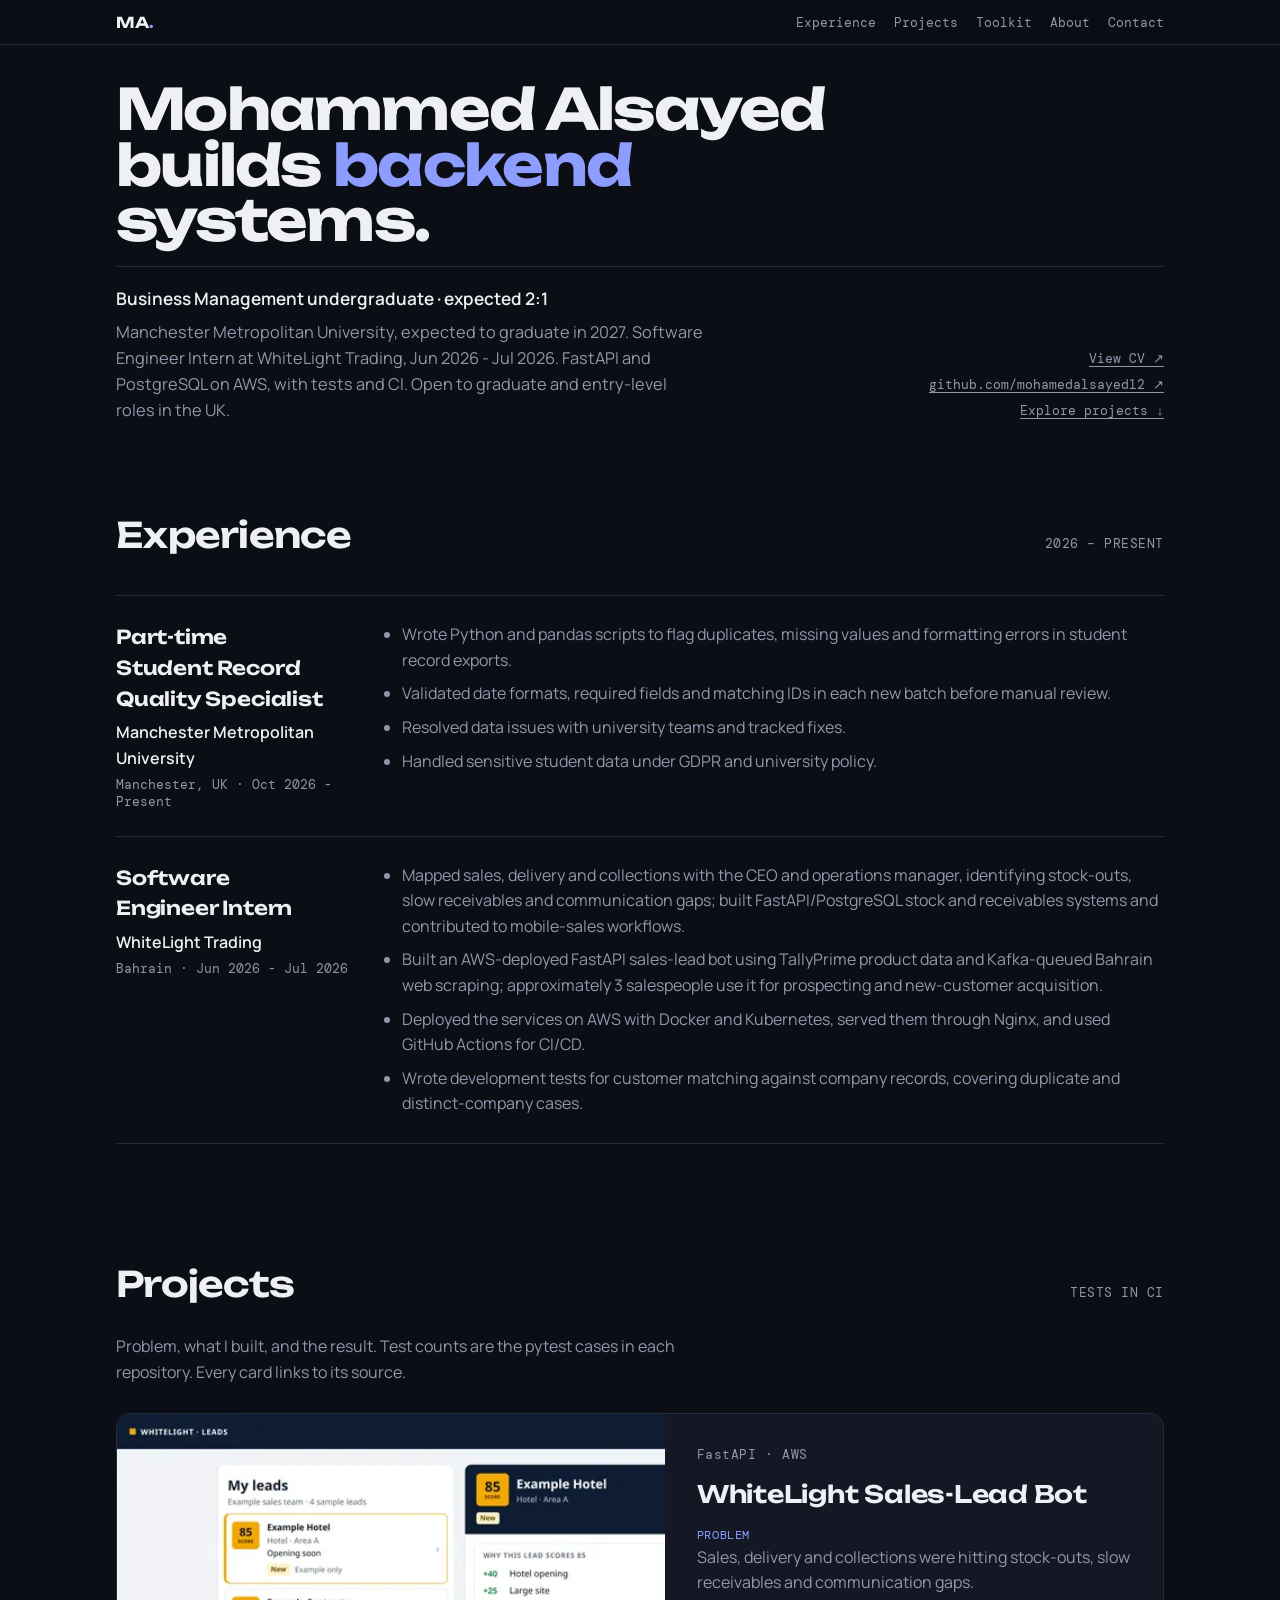
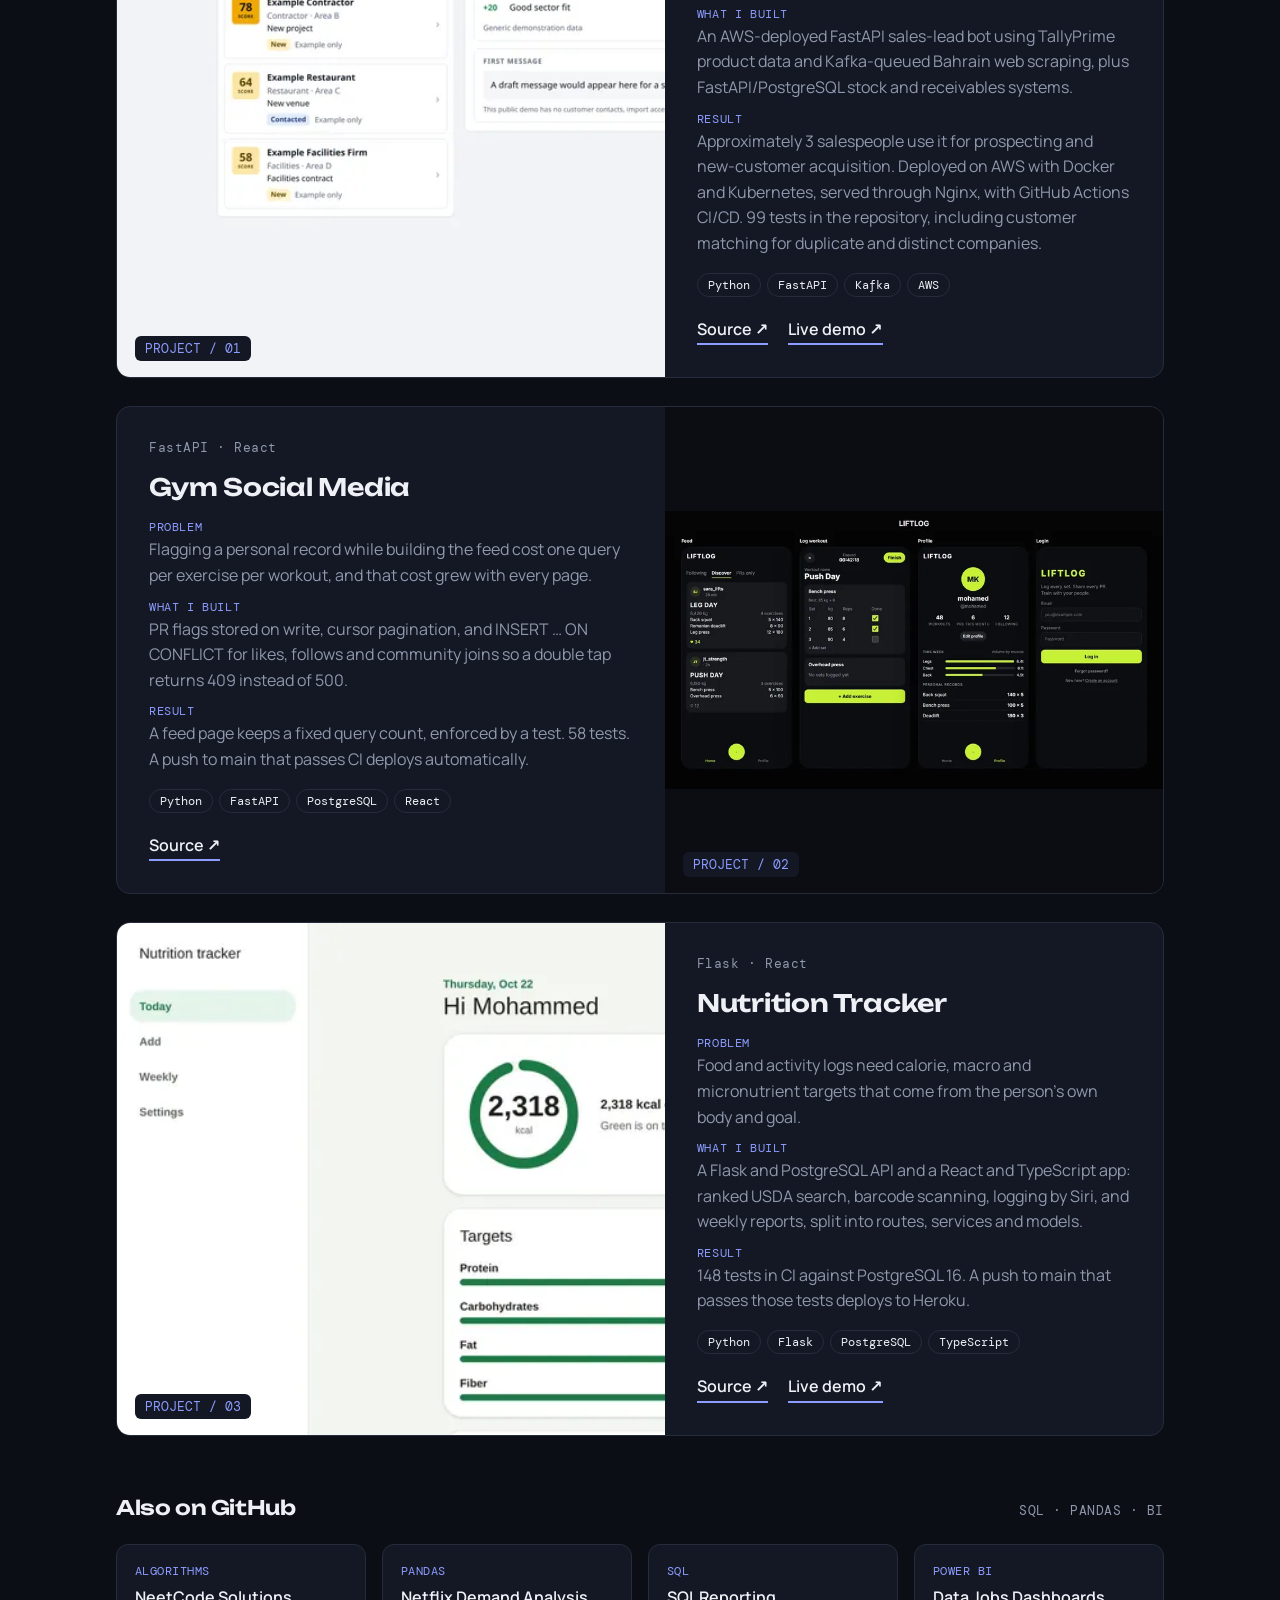
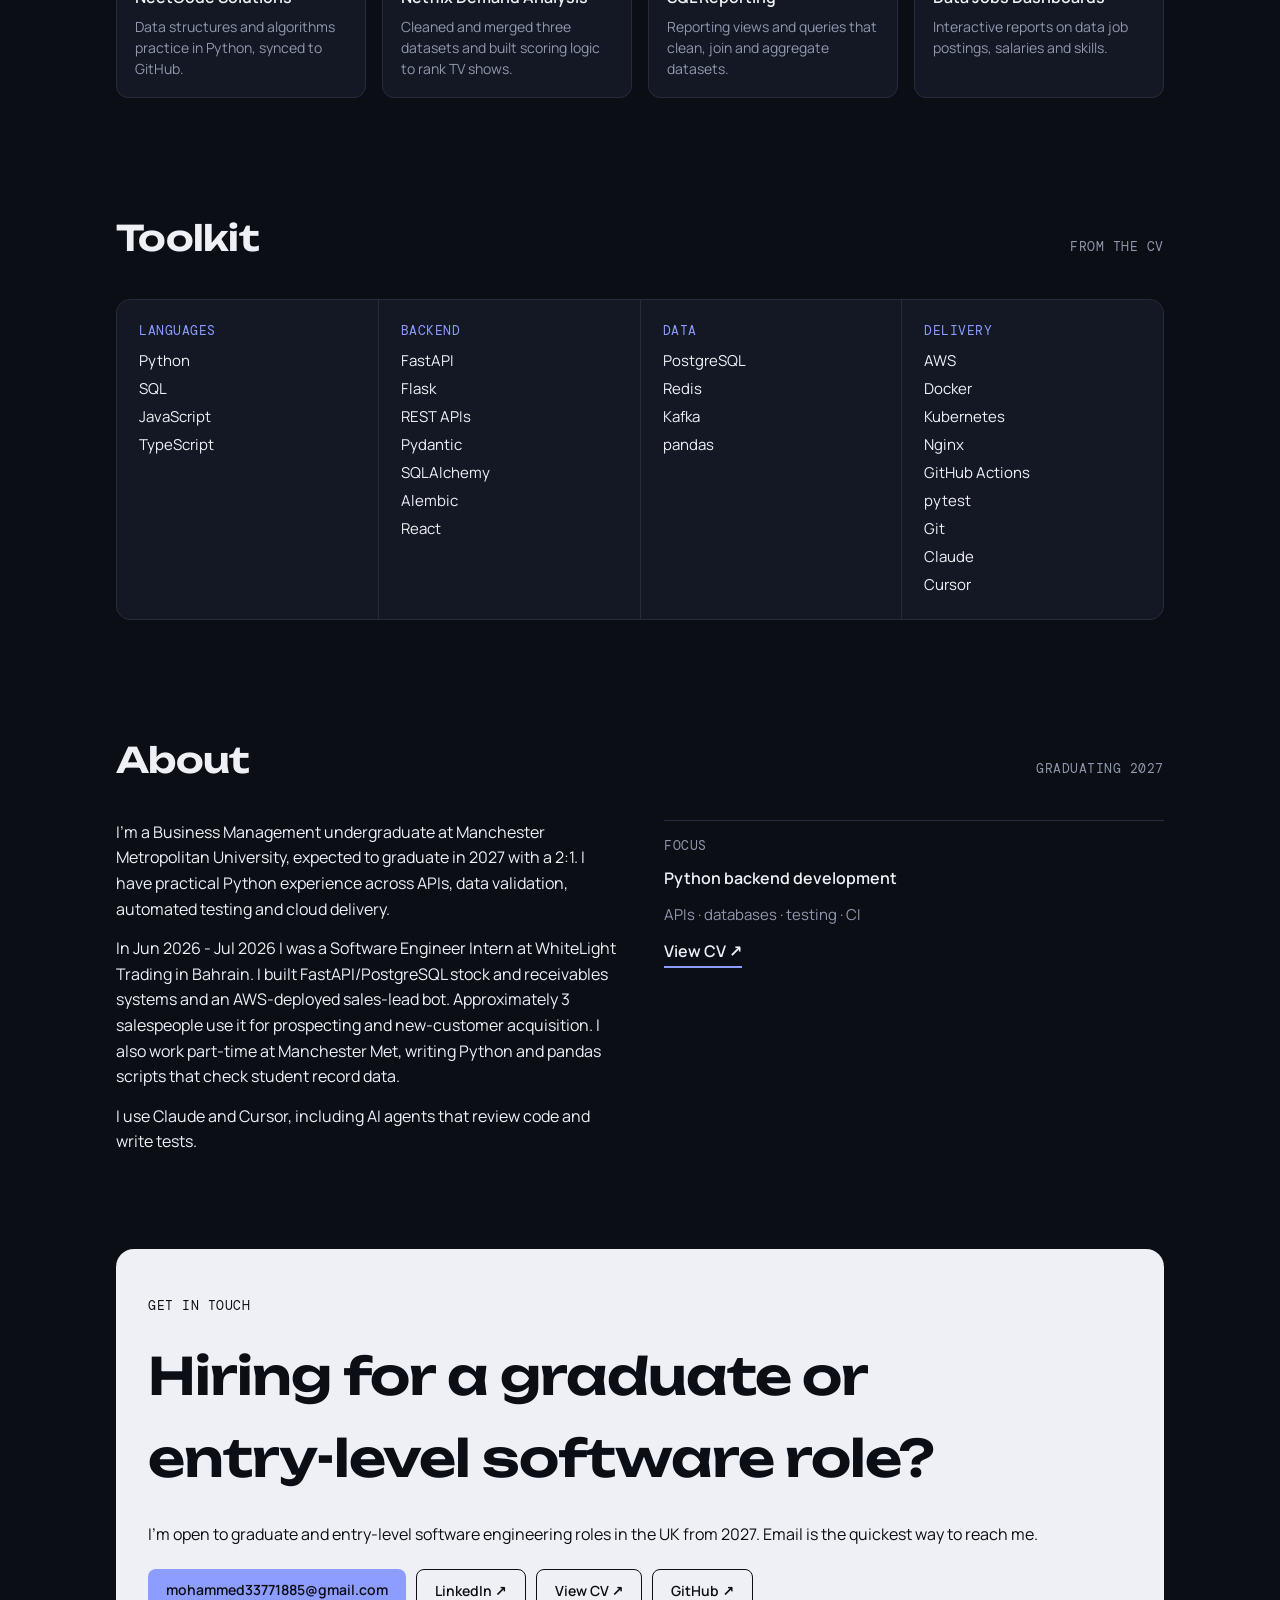
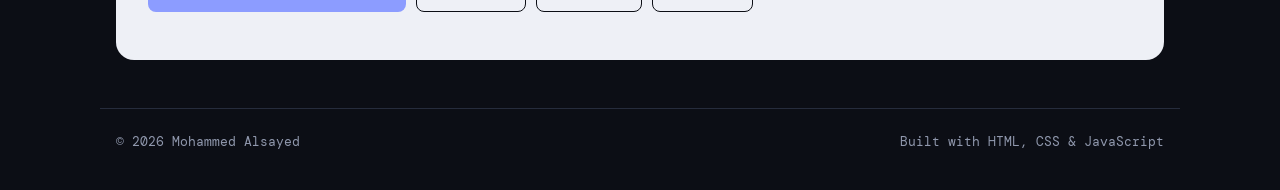
==== commit a1d8062f: "feat: align the portfolio with the current CV Replace cv.pdf and match WhiteLight Trading, the Manch" ====
--- a/index.html
+++ b/index.html
@@ -4,24 +4,24 @@
 <meta charset="utf-8">
 <meta name="viewport" content="width=device-width,initial-scale=1">
 <meta name="theme-color" content="#0c0f16">
-<meta name="description" content="Mohammed Alsayed is a final-year student and Python backend developer in Manchester. 2026 software engineering intern at White Light Trading. Open to graduate and junior roles in the UK from 2027.">
+<meta name="description" content="Mohammed Alsayed is a Business Management undergraduate at Manchester Met, expected to graduate in 2027 with a 2:1. Software Engineer Intern at WhiteLight Trading.">
 <title>Mohammed Alsayed — Python backend developer</title>
 <link rel="canonical" href="https://mohamedalsayed12.github.io/">
 <link rel="icon" href="favicon.png" type="image/png" sizes="64x64">
 <meta property="og:title" content="Mohammed Alsayed — Python backend developer">
-<meta property="og:description" content="Final-year student at Manchester Met (2027) and 2026 software engineering intern at White Light Trading. FastAPI and Flask APIs on PostgreSQL, with tests and CI.">
+<meta property="og:description" content="Business Management undergraduate at Manchester Met, expected to graduate in 2027 with a 2:1. Software Engineer Intern at WhiteLight Trading. FastAPI, PostgreSQL and AWS.">
 <meta property="og:image" content="https://mohamedalsayed12.github.io/images/og.png">
 <meta property="og:image:width" content="1200">
 <meta property="og:image:height" content="630">
-<meta property="og:image:alt" content="Mohammed Alsayed, final-year student and Python backend developer. 2026 intern at White Light Trading.">
+<meta property="og:image:alt" content="Mohammed Alsayed, Business Management undergraduate, expected 2:1 in 2027. Software Engineer Intern at WhiteLight Trading.">
 <meta property="og:url" content="https://mohamedalsayed12.github.io/">
 <meta property="og:type" content="website">
 <meta property="og:locale" content="en_GB">
 <meta name="twitter:card" content="summary_large_image">
 <meta name="twitter:title" content="Mohammed Alsayed — Python backend developer">
-<meta name="twitter:description" content="Final-year student at Manchester Met (2027) and 2026 software engineering intern at White Light Trading. FastAPI and Flask APIs on PostgreSQL, with tests and CI.">
+<meta name="twitter:description" content="Business Management undergraduate at Manchester Met, expected to graduate in 2027 with a 2:1. Software Engineer Intern at WhiteLight Trading. FastAPI, PostgreSQL and AWS.">
 <meta name="twitter:image" content="https://mohamedalsayed12.github.io/images/og.png">
-<meta name="twitter:image:alt" content="Mohammed Alsayed, final-year student and Python backend developer. 2026 intern at White Light Trading.">
+<meta name="twitter:image:alt" content="Mohammed Alsayed, Business Management undergraduate, expected 2:1 in 2027. Software Engineer Intern at WhiteLight Trading.">
 <link rel="preconnect" href="https://fonts.googleapis.com">
 <link rel="preconnect" href="https://fonts.gstatic.com" crossorigin>
 <link href="https://fonts.googleapis.com/css2?family=Unbounded:wght@400;600;700&family=Manrope:wght@400;500;600&family=DM+Mono:wght@400;500&display=swap" rel="stylesheet">
@@ -46,7 +46,7 @@
   <section class="hero">
     <h1>Mohammed Alsayed<br>builds <em>backend</em><br>systems.</h1>
     <div class="hero-foot">
-      <p><strong>Final-year student · Python backend developer</strong> 2026 software engineering intern at White Light Trading. Final year at Manchester Met (2027). Building FastAPI/Flask APIs on PostgreSQL with tests and CI. Open to graduate and junior roles in the UK from 2027.</p>
+      <p><strong>Business Management undergraduate · expected 2:1</strong> Manchester Metropolitan University, expected to graduate in 2027. Software Engineer Intern at WhiteLight Trading, Jun 2026 - Jul 2026. FastAPI and PostgreSQL on AWS, with tests and CI. Open to graduate and entry-level roles in the UK.</p>
       <div class="hero-links">
         <a href="cv.pdf" target="_blank" rel="noopener noreferrer">View CV ↗<span class="sr"> (opens in a new tab)</span></a>
         <a href="https://github.com/mohamedalsayed12" target="_blank" rel="noopener noreferrer">github.com/mohamedalsayed12 ↗</a>
@@ -60,25 +60,28 @@
     <div class="roles">
       <article class="role">
         <div>
-          <h3>Software Engineer Intern</h3>
-          <p class="org">White Light Trading</p>
-          <p class="when">Bahrain · Jun–Jul 2026</p>
+          <h3>Part-time Student Record Quality Specialist</h3>
+          <p class="org">Manchester Metropolitan University</p>
+          <p class="when">Manchester, UK · Oct 2026 - Present</p>
         </div>
         <ul>
-          <li>Gathered requirements from the CEO and operations manager to replace a manual sales, stock and quotation process.</li>
-          <li>Designed the roles, data model and API, and built the FastAPI and PostgreSQL backend for orders, quotes, cheques, credit holds and Tally Prime imports.</li>
-          <li>99 tests run in GitHub Actions against Postgres 16. The system is built and tested, but not in production use yet.</li>
+          <li>Wrote Python and pandas scripts to flag duplicates, missing values and formatting errors in student record exports.</li>
+          <li>Validated date formats, required fields and matching IDs in each new batch before manual review.</li>
+          <li>Resolved data issues with university teams and tracked fixes.</li>
+          <li>Handled sensitive student data under GDPR and university policy.</li>
         </ul>
       </article>
       <article class="role">
         <div>
-          <h3>Student Record Quality Specialist</h3>
-          <p class="org">Manchester Metropolitan University</p>
-          <p class="when">Manchester, UK · Oct 2026–present · Part-time</p>
+          <h3>Software Engineer Intern</h3>
+          <p class="org">WhiteLight Trading</p>
+          <p class="when">Bahrain · Jun 2026 - Jul 2026</p>
         </div>
         <ul>
-          <li>Write Python and pandas scripts that flag duplicates, missing values and formatting errors in student record exports.</li>
-          <li>Built reusable checks for date formats, required fields and matching IDs, run on every new data batch before review.</li>
+          <li>Mapped sales, delivery and collections with the CEO and operations manager, identifying stock-outs, slow receivables and communication gaps; built FastAPI/PostgreSQL stock and receivables systems and contributed to mobile-sales workflows.</li>
+          <li>Built an AWS-deployed FastAPI sales-lead bot using TallyPrime product data and Kafka-queued Bahrain web scraping; approximately 3 salespeople use it for prospecting and new-customer acquisition.</li>
+          <li>Deployed the services on AWS with Docker and Kubernetes, served them through Nginx, and used GitHub Actions for CI/CD.</li>
+          <li>Wrote development tests for customer matching against company records, covering duplicate and distinct-company cases.</li>
         </ul>
       </article>
     </div>
@@ -92,28 +95,28 @@
         <div class="project-art has-shot">
           <picture>
             <source type="image/webp" srcset="images/whitelight-leads-800.webp 800w, images/whitelight-leads.webp 1600w" sizes="(max-width: 820px) 100vw, 540px">
-            <img src="images/whitelight-leads.jpg" alt="White Light lead desk demo: sample leads, scores and a score breakdown. The screen is labelled portfolio demo with generic data." width="1600" height="1000" loading="lazy" decoding="async">
+            <img src="images/whitelight-leads.jpg" alt="WhiteLight lead desk: a leads list with scores and the score breakdown for one lead." width="1600" height="1000" loading="lazy" decoding="async">
           </picture>
           <span class="art-caption">PROJECT / 01</span>
         </div>
         <div class="project-body">
-          <span class="project-kind">FastAPI · PostgreSQL</span>
-          <h3>White Light Sales &amp; Lead Desk</h3>
+          <span class="project-kind">FastAPI · AWS</span>
+          <h3>WhiteLight Sales-Lead Bot</h3>
           <dl class="facts">
             <div>
               <dt>Problem</dt>
-              <dd>Wholesale orders, quotes and cheques were handled manually, and Tally Prime had to stay the source of truth for stock and invoices.</dd>
+              <dd>Sales, delivery and collections were hitting stock-outs, slow receivables and communication gaps.</dd>
             </div>
             <div>
               <dt>What I built</dt>
-              <dd>A FastAPI and PostgreSQL API with admin, manager and salesman roles, Tally CSV imports, orders that reserve stock, PDF quotes, cheque tracking and credit holds.</dd>
+              <dd>An AWS-deployed FastAPI sales-lead bot using TallyPrime product data and Kafka-queued Bahrain web scraping, plus FastAPI/PostgreSQL stock and receivables systems.</dd>
             </div>
             <div>
               <dt>Result</dt>
-              <dd>99 tests in GitHub Actions on Postgres 16. Built and tested, but not in production use yet. The public demo uses sample data.</dd>
+              <dd>Approximately 3 salespeople use it for prospecting and new-customer acquisition. Deployed on AWS with Docker and Kubernetes, served through Nginx, with GitHub Actions CI/CD. 99 tests in the repository, including customer matching for duplicate and distinct companies.</dd>
             </div>
           </dl>
-          <div class="project-tags"><span>Python</span><span>FastAPI</span><span>PostgreSQL</span><span>JavaScript</span></div>
+          <div class="project-tags"><span>Python</span><span>FastAPI</span><span>Kafka</span><span>AWS</span></div>
           <div class="project-links">
             <a href="https://github.com/mohamedalsayed12/whitelight-sales-bot" target="_blank" rel="noopener noreferrer">Source ↗</a>
             <a href="whitelight-lead-bot-demo/" target="_blank" rel="noopener noreferrer">Live demo ↗</a>
@@ -213,12 +216,12 @@
   </section>
 
   <section id="toolkit" class="section">
-    <div class="section-head"><h2>Toolkit</h2><span>FROM THE REPOS</span></div>
+    <div class="section-head"><h2>Toolkit</h2><span>FROM THE CV</span></div>
     <div class="skills">
       <div><small>LANGUAGES</small><p><span>Python</span><span>SQL</span><span>JavaScript</span><span>TypeScript</span></p></div>
-      <div><small>FRAMEWORKS</small><p><span>FastAPI</span><span>Flask</span><span>Pydantic</span><span>React</span></p></div>
-      <div><small>DATA</small><p><span>PostgreSQL</span><span>SQLAlchemy</span><span>Alembic</span><span>pandas</span></p></div>
-      <div><small>DELIVERY</small><p><span>Docker</span><span>Pytest</span><span>GitHub Actions</span></p></div>
+      <div><small>BACKEND</small><p><span>FastAPI</span><span>Flask</span><span>REST APIs</span><span>Pydantic</span><span>SQLAlchemy</span><span>Alembic</span><span>React</span></p></div>
+      <div><small>DATA</small><p><span>PostgreSQL</span><span>Redis</span><span>Kafka</span><span>pandas</span></p></div>
+      <div><small>DELIVERY</small><p><span>AWS</span><span>Docker</span><span>Kubernetes</span><span>Nginx</span><span>GitHub Actions</span><span>pytest</span><span>Git</span><span>Claude</span><span>Cursor</span></p></div>
     </div>
   </section>
 
@@ -226,9 +229,9 @@
     <div class="section-head"><h2>About</h2><span>GRADUATING 2027</span></div>
     <div class="about">
       <div>
-        <p>I’m a final-year Business Management student at Manchester Metropolitan University. I taught myself backend development. I started with business problems, and now I build the software that solves them.</p>
-        <p>In Jun–Jul 2026 I interned as a software engineer at White Light Trading, a wholesale company in Bahrain. I built a FastAPI and PostgreSQL sales backend there. It is built and tested, but not in production use yet. I also work part-time at Manchester Met, writing Python and pandas scripts that check student record data.</p>
-        <p>I build with Cursor and Claude, use AI agents to review code and draft tests, and I own and can explain every design decision.</p>
+        <p>I’m a Business Management undergraduate at Manchester Metropolitan University, expected to graduate in 2027 with a 2:1. I have practical Python experience across APIs, data validation, automated testing and cloud delivery.</p>
+        <p>In Jun 2026 - Jul 2026 I was a Software Engineer Intern at WhiteLight Trading in Bahrain. I built FastAPI/PostgreSQL stock and receivables systems and an AWS-deployed sales-lead bot. Approximately 3 salespeople use it for prospecting and new-customer acquisition. I also work part-time at Manchester Met, writing Python and pandas scripts that check student record data.</p>
+        <p>I use Claude and Cursor, including AI agents that review code and write tests.</p>
       </div>
       <aside>
         <small>FOCUS</small>
@@ -241,8 +244,8 @@
 
   <section id="contact" class="contact">
     <small>GET IN TOUCH</small>
-    <h2>Hiring for a graduate or junior backend role?</h2>
-    <p>I’m open to graduate and junior backend or software engineering roles in the UK from 2027. Email is the quickest way to reach me.</p>
+    <h2>Hiring for a graduate or entry-level software role?</h2>
+    <p>I’m open to graduate and entry-level software engineering roles in the UK from 2027. Email is the quickest way to reach me.</p>
     <div class="contact-links">
       <a href="mailto:mohammed33771885@gmail.com">mohammed33771885@gmail.com</a>
       <a class="ghost" href="https://www.linkedin.com/in/mohammed-alsayed-1b7a5434b" target="_blank" rel="noopener noreferrer">LinkedIn ↗</a>
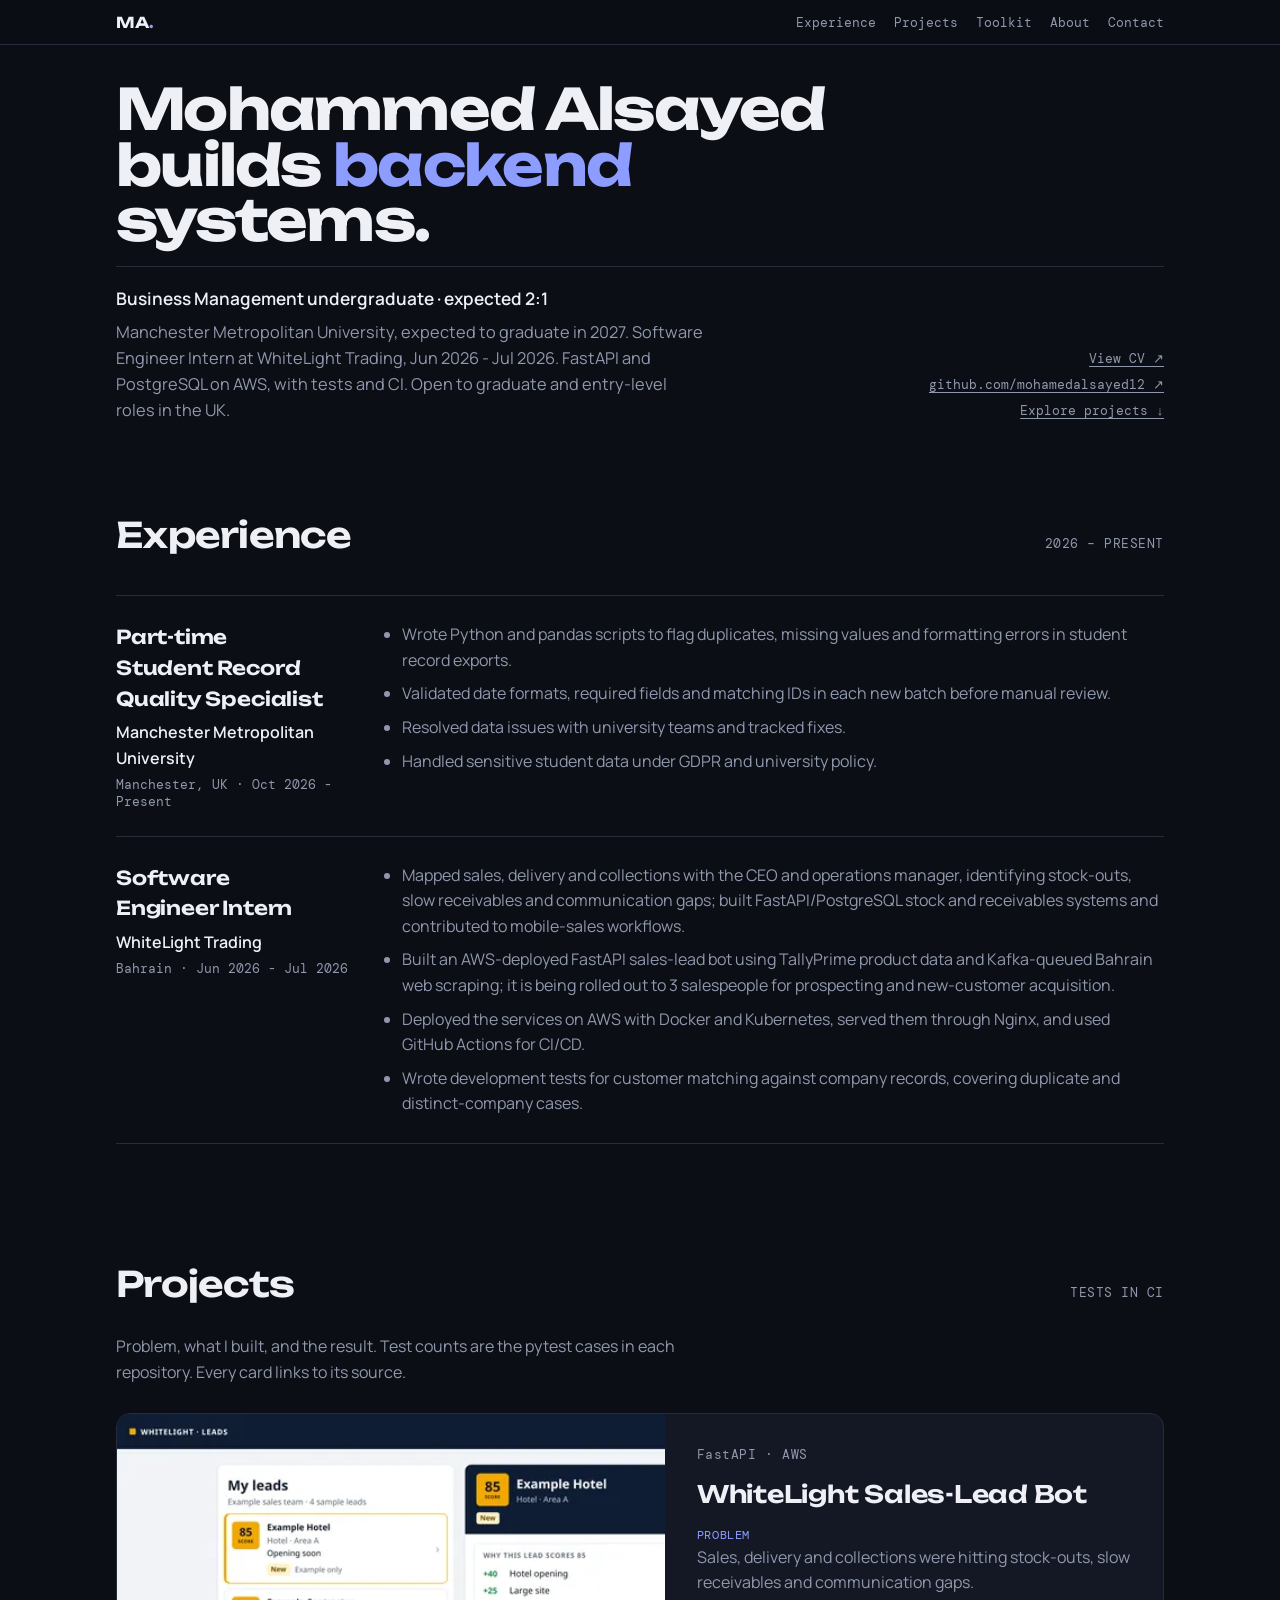
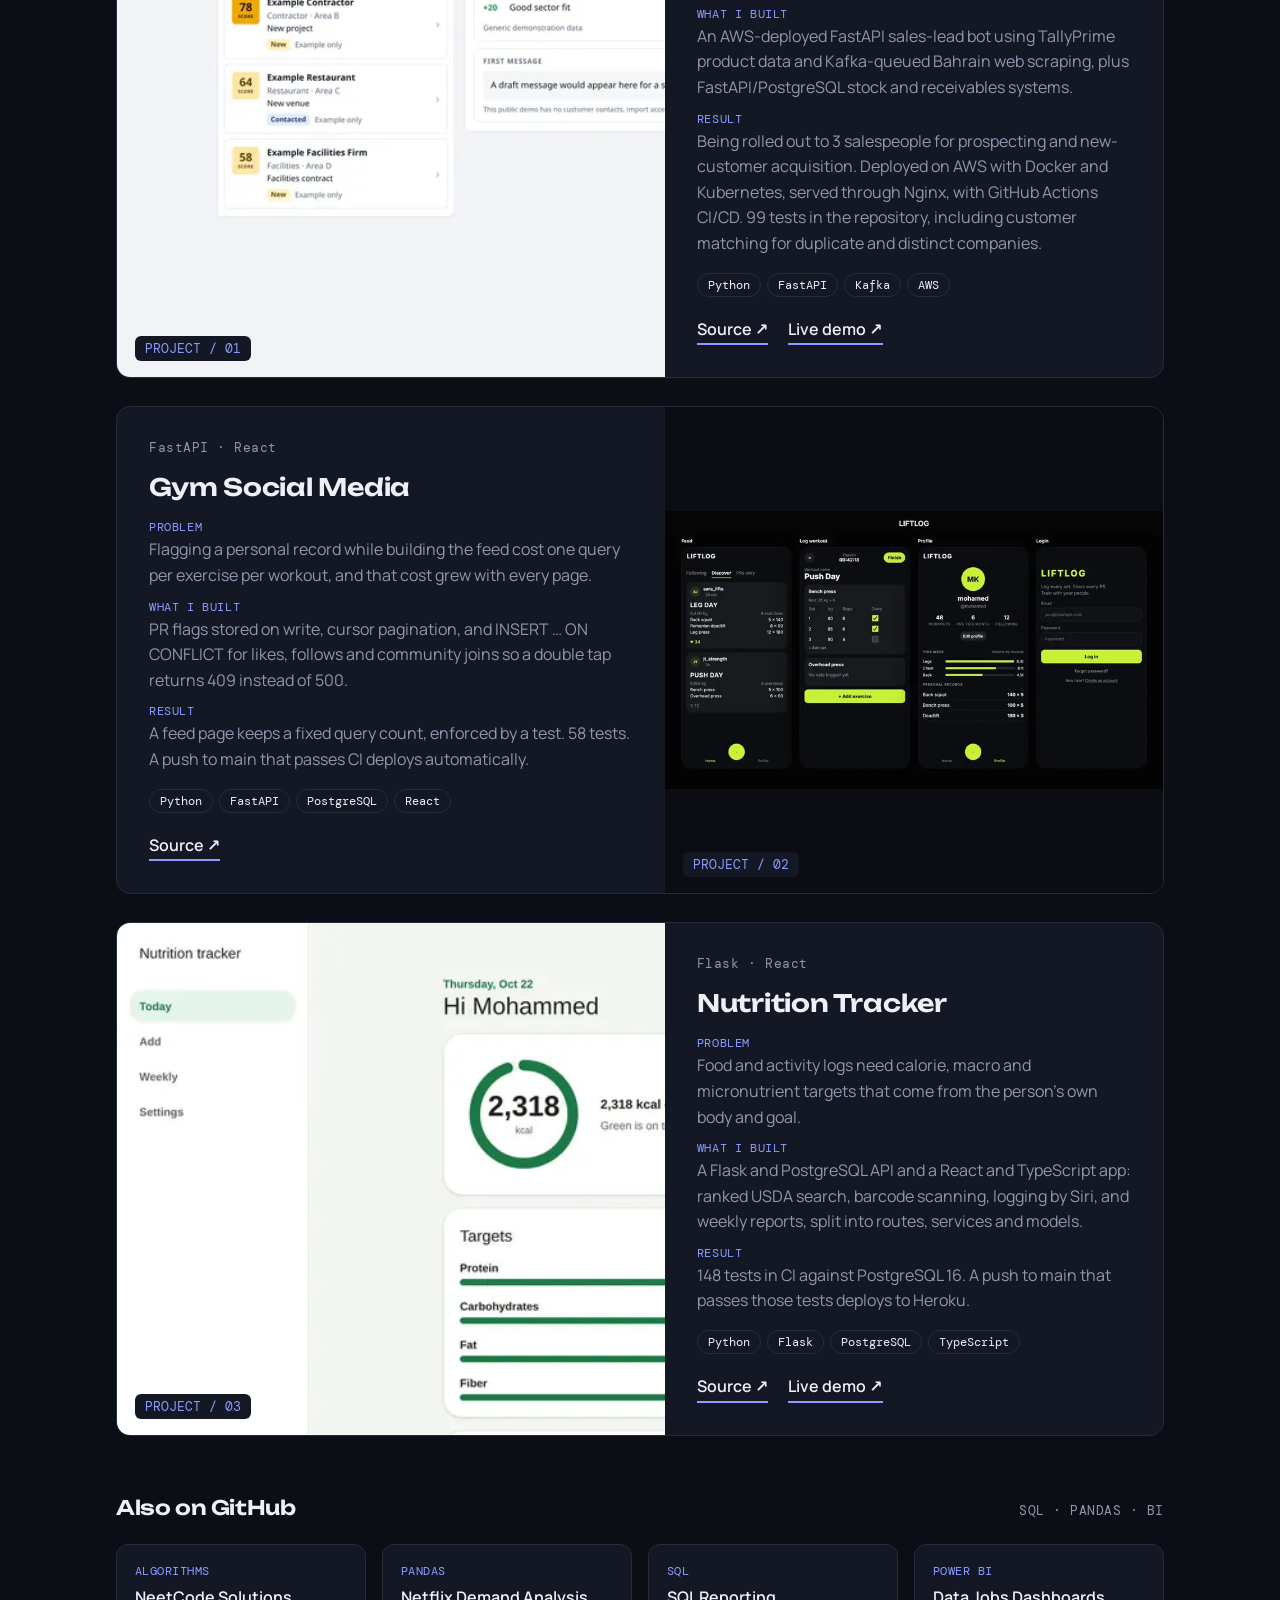
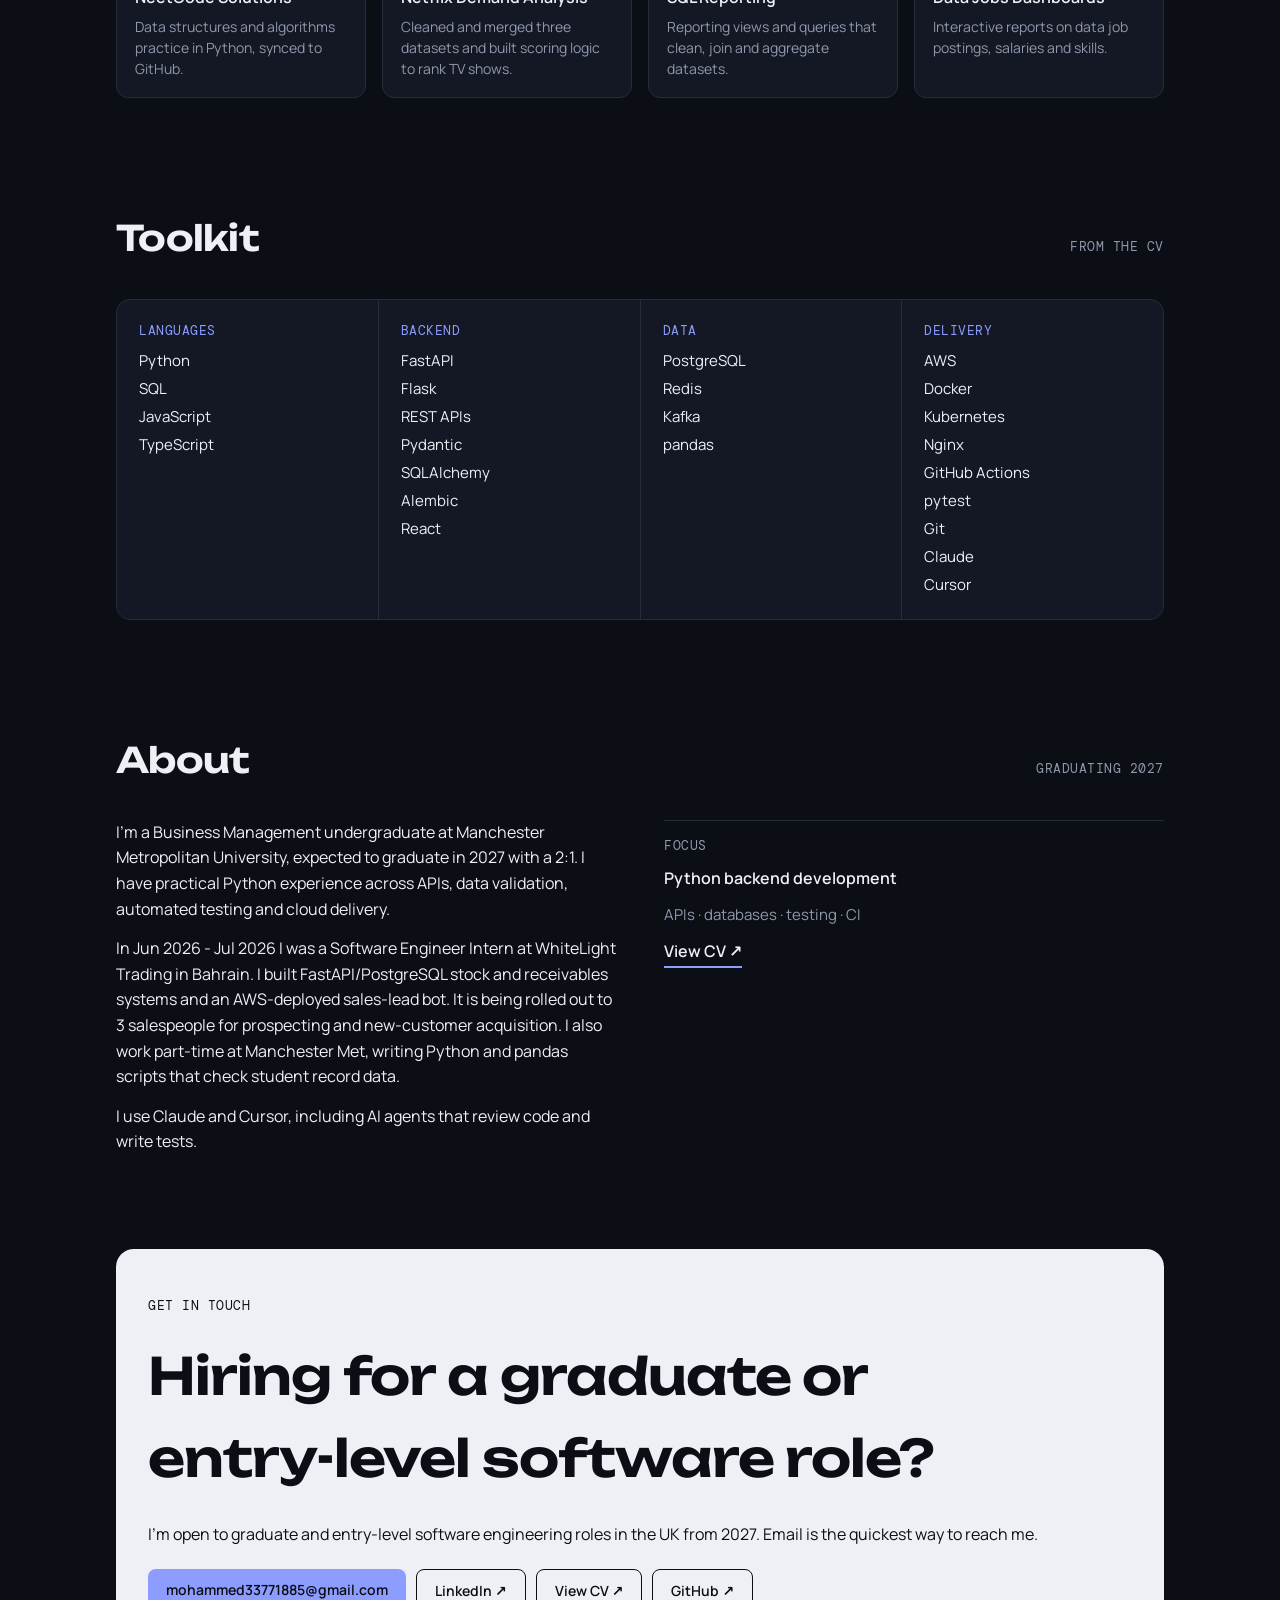
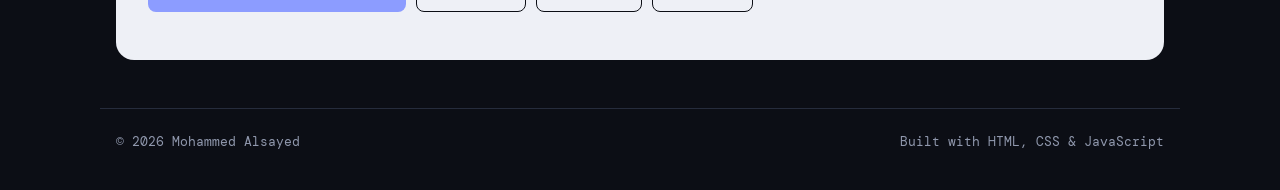
==== commit a36e00d7: "fix: say the sales-lead bot is being rolled out Match the updated CV: the bot is being rolled out to" ====
--- a/index.html
+++ b/index.html
@@ -79,7 +79,7 @@
         </div>
         <ul>
           <li>Mapped sales, delivery and collections with the CEO and operations manager, identifying stock-outs, slow receivables and communication gaps; built FastAPI/PostgreSQL stock and receivables systems and contributed to mobile-sales workflows.</li>
-          <li>Built an AWS-deployed FastAPI sales-lead bot using TallyPrime product data and Kafka-queued Bahrain web scraping; approximately 3 salespeople use it for prospecting and new-customer acquisition.</li>
+          <li>Built an AWS-deployed FastAPI sales-lead bot using TallyPrime product data and Kafka-queued Bahrain web scraping; it is being rolled out to 3 salespeople for prospecting and new-customer acquisition.</li>
           <li>Deployed the services on AWS with Docker and Kubernetes, served them through Nginx, and used GitHub Actions for CI/CD.</li>
           <li>Wrote development tests for customer matching against company records, covering duplicate and distinct-company cases.</li>
         </ul>
@@ -113,7 +113,7 @@
             </div>
             <div>
               <dt>Result</dt>
-              <dd>Approximately 3 salespeople use it for prospecting and new-customer acquisition. Deployed on AWS with Docker and Kubernetes, served through Nginx, with GitHub Actions CI/CD. 99 tests in the repository, including customer matching for duplicate and distinct companies.</dd>
+              <dd>Being rolled out to 3 salespeople for prospecting and new-customer acquisition. Deployed on AWS with Docker and Kubernetes, served through Nginx, with GitHub Actions CI/CD. 99 tests in the repository, including customer matching for duplicate and distinct companies.</dd>
             </div>
           </dl>
           <div class="project-tags"><span>Python</span><span>FastAPI</span><span>Kafka</span><span>AWS</span></div>
@@ -230,7 +230,7 @@
     <div class="about">
       <div>
         <p>I’m a Business Management undergraduate at Manchester Metropolitan University, expected to graduate in 2027 with a 2:1. I have practical Python experience across APIs, data validation, automated testing and cloud delivery.</p>
-        <p>In Jun 2026 - Jul 2026 I was a Software Engineer Intern at WhiteLight Trading in Bahrain. I built FastAPI/PostgreSQL stock and receivables systems and an AWS-deployed sales-lead bot. Approximately 3 salespeople use it for prospecting and new-customer acquisition. I also work part-time at Manchester Met, writing Python and pandas scripts that check student record data.</p>
+        <p>In Jun 2026 - Jul 2026 I was a Software Engineer Intern at WhiteLight Trading in Bahrain. I built FastAPI/PostgreSQL stock and receivables systems and an AWS-deployed sales-lead bot. It is being rolled out to 3 salespeople for prospecting and new-customer acquisition. I also work part-time at Manchester Met, writing Python and pandas scripts that check student record data.</p>
         <p>I use Claude and Cursor, including AI agents that review code and write tests.</p>
       </div>
       <aside>
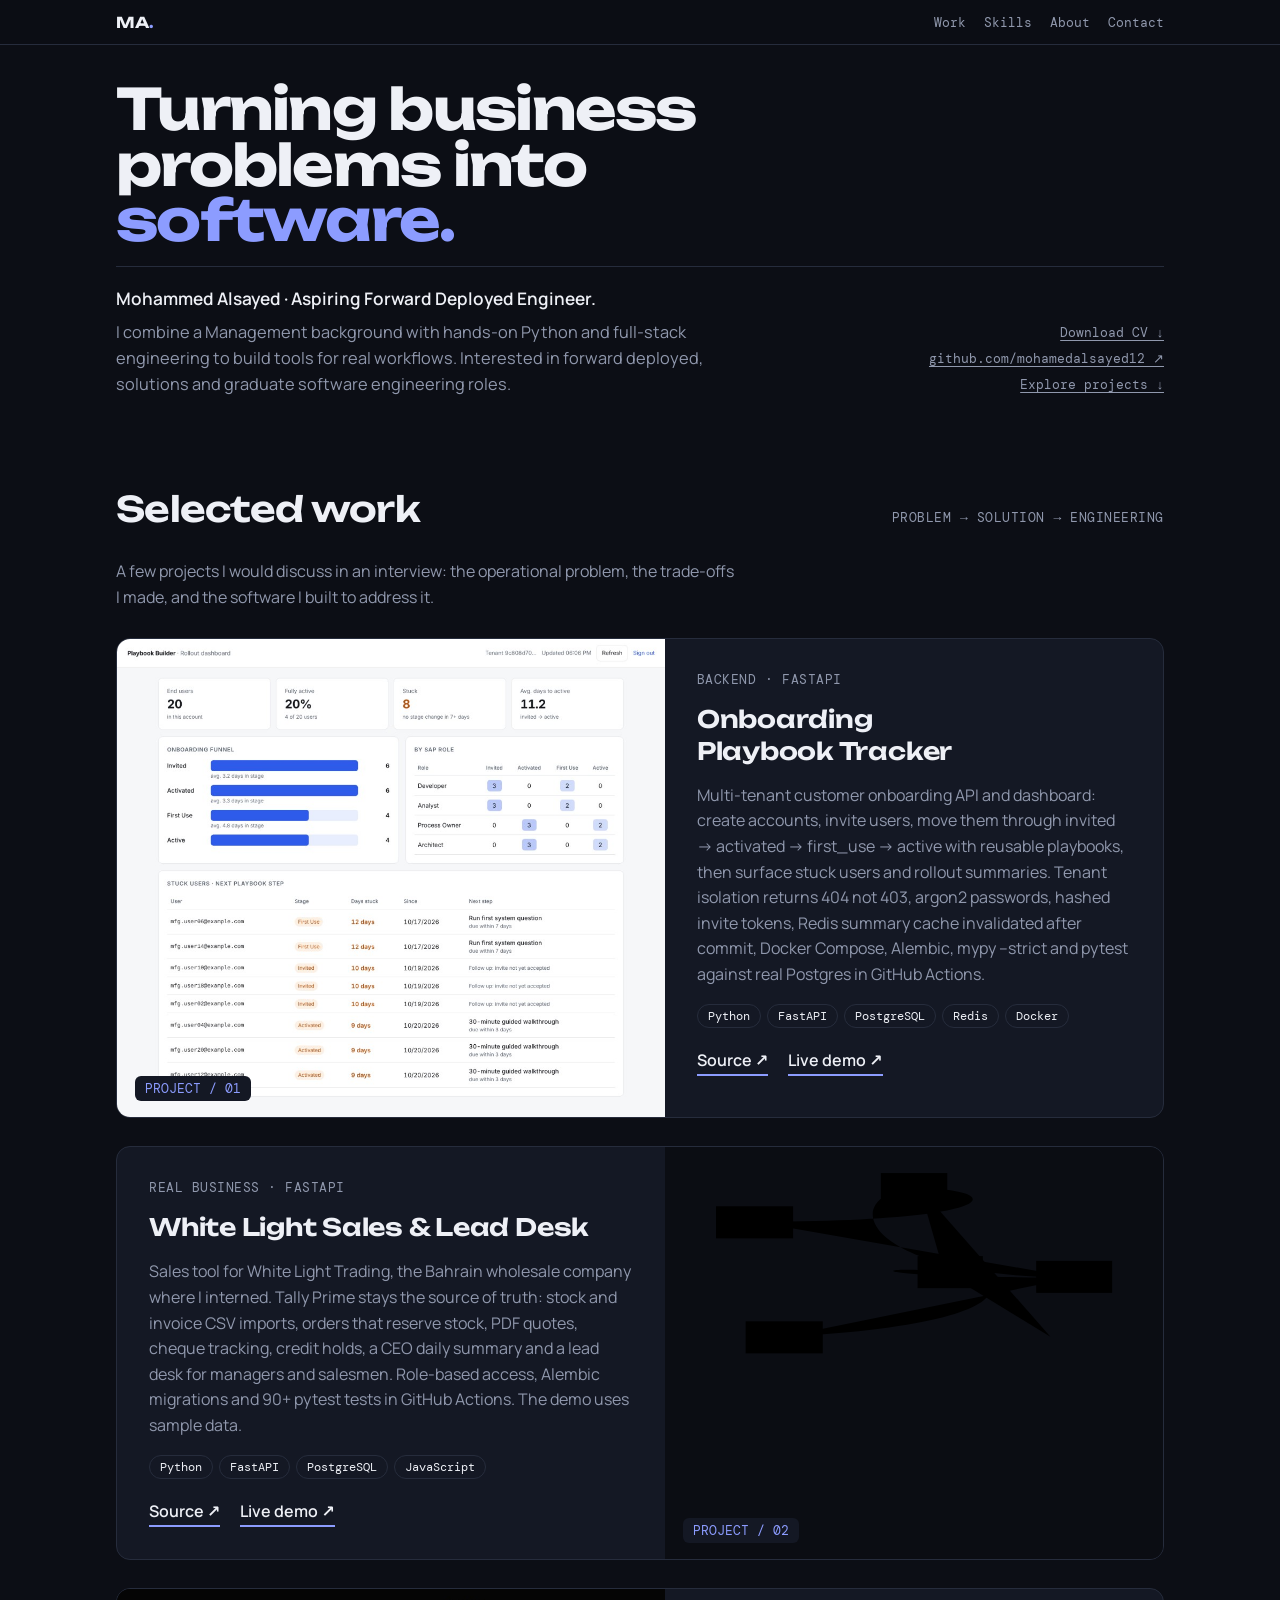
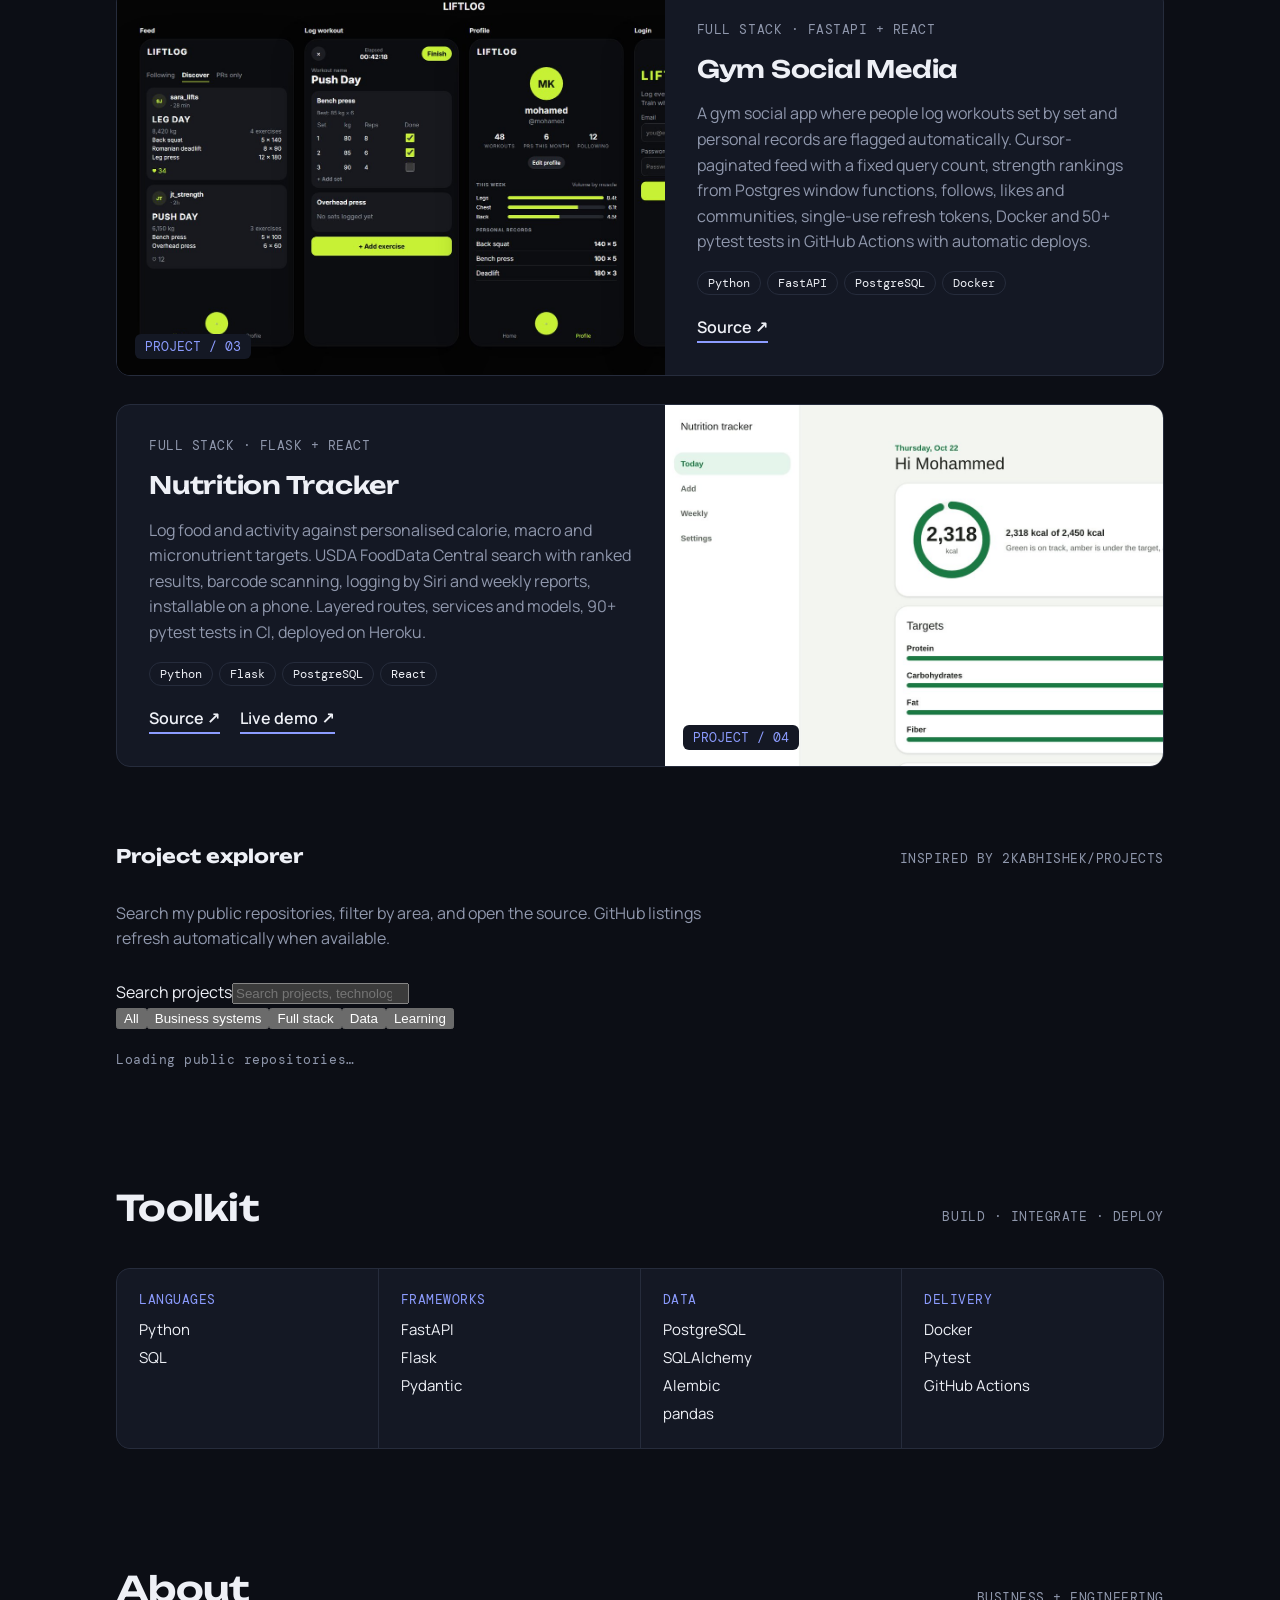
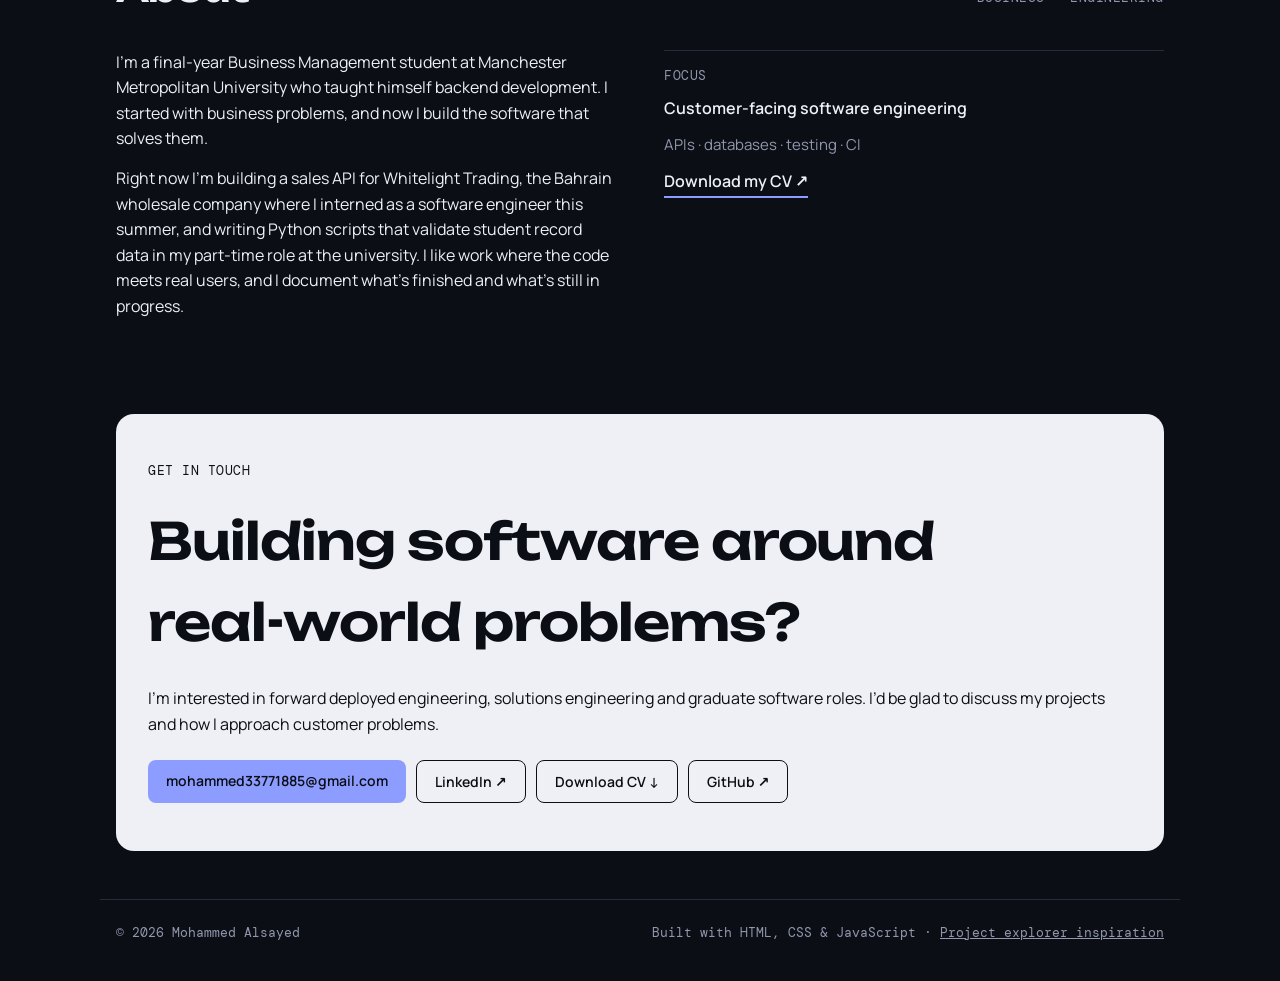
==== commit 5d9f7289: "Enhance portfolio with project discovery and customer-facing engineering narrative" ====
--- a/index.html
+++ b/index.html
@@ -1,259 +1,22 @@
 <!doctype html>
 <html lang="en">
 <head>
-<meta charset="utf-8">
-<meta name="viewport" content="width=device-width,initial-scale=1">
-<meta name="theme-color" content="#0c0f16">
-<meta name="description" content="Mohammed Alsayed is a Business Management undergraduate at Manchester Met, expected to graduate in 2027 with a 2:1. Software Engineer Intern at WhiteLight Trading.">
-<title>Mohammed Alsayed — Python backend developer</title>
-<link rel="canonical" href="https://mohamedalsayed12.github.io/">
-<link rel="icon" href="favicon.png" type="image/png" sizes="64x64">
-<meta property="og:title" content="Mohammed Alsayed — Python backend developer">
-<meta property="og:description" content="Business Management undergraduate at Manchester Met, expected to graduate in 2027 with a 2:1. Software Engineer Intern at WhiteLight Trading. FastAPI, PostgreSQL and AWS.">
-<meta property="og:image" content="https://mohamedalsayed12.github.io/images/og.png">
-<meta property="og:image:width" content="1200">
-<meta property="og:image:height" content="630">
-<meta property="og:image:alt" content="Mohammed Alsayed, Business Management undergraduate, expected 2:1 in 2027. Software Engineer Intern at WhiteLight Trading.">
-<meta property="og:url" content="https://mohamedalsayed12.github.io/">
-<meta property="og:type" content="website">
-<meta property="og:locale" content="en_GB">
-<meta name="twitter:card" content="summary_large_image">
-<meta name="twitter:title" content="Mohammed Alsayed — Python backend developer">
-<meta name="twitter:description" content="Business Management undergraduate at Manchester Met, expected to graduate in 2027 with a 2:1. Software Engineer Intern at WhiteLight Trading. FastAPI, PostgreSQL and AWS.">
-<meta name="twitter:image" content="https://mohamedalsayed12.github.io/images/og.png">
-<meta name="twitter:image:alt" content="Mohammed Alsayed, Business Management undergraduate, expected 2:1 in 2027. Software Engineer Intern at WhiteLight Trading.">
-<link rel="preconnect" href="https://fonts.googleapis.com">
-<link rel="preconnect" href="https://fonts.gstatic.com" crossorigin>
+<meta charset="utf-8"><meta name="viewport" content="width=device-width,initial-scale=1"><meta name="theme-color" content="#0c0f16">
+<meta name="description" content="Mohammed Alsayed builds software for real business workflows: Python APIs, customer onboarding, automation and data-driven products.">
+<title>Mohammed Alsayed — Software & Business Systems</title>
+<link rel="preconnect" href="https://fonts.googleapis.com"><link rel="preconnect" href="https://fonts.gstatic.com" crossorigin>
 <link href="https://fonts.googleapis.com/css2?family=Unbounded:wght@400;600;700&family=Manrope:wght@400;500;600&family=DM+Mono:wght@400;500&display=swap" rel="stylesheet">
-<link rel="stylesheet" href="styles.css">
-<script src="script.js?v=3" defer></script>
+<link rel="stylesheet" href="styles.css"><script src="script.js?v=3" defer></script>
 </head>
 <body>
 <a class="skip" href="#main">Skip to content</a>
-<header id="top">
-  <div class="wrap nav">
-    <a class="logo" href="#top">MA<span>.</span></a>
-    <nav aria-label="Main navigation">
-      <a href="#experience">Experience</a>
-      <a href="#projects">Projects</a>
-      <a href="#toolkit">Toolkit</a>
-      <a href="#about">About</a>
-      <a href="#contact">Contact</a>
-    </nav>
-  </div>
-</header>
+<header id="top"><div class="wrap nav"><a class="logo" href="#top">MA<span>.</span></a><nav aria-label="Main navigation"><a href="#work">Work</a><a href="#skills">Skills</a><a href="#about">About</a><a href="#contact">Contact</a></nav></div></header>
 <main id="main" class="wrap">
-  <section class="hero">
-    <h1>Mohammed Alsayed<br>builds <em>backend</em><br>systems.</h1>
-    <div class="hero-foot">
-      <p><strong>Business Management undergraduate · expected 2:1</strong> Manchester Metropolitan University, expected to graduate in 2027. Software Engineer Intern at WhiteLight Trading, Jun 2026 - Jul 2026. FastAPI and PostgreSQL on AWS, with tests and CI. Open to graduate and entry-level roles in the UK.</p>
-      <div class="hero-links">
-        <a href="cv.pdf" target="_blank" rel="noopener noreferrer">View CV ↗<span class="sr"> (opens in a new tab)</span></a>
-        <a href="https://github.com/mohamedalsayed12" target="_blank" rel="noopener noreferrer">github.com/mohamedalsayed12 ↗</a>
-        <a href="#projects">Explore projects ↓</a>
-      </div>
-    </div>
-  </section>
+<section class="hero"><h1>Turning business<br>problems into<br><em>software.</em></h1><div class="hero-foot"><p><strong>Mohammed Alsayed · Aspiring Forward Deployed Engineer.</strong> I combine a Management background with hands-on Python and full-stack engineering to build tools for real workflows. Interested in forward deployed, solutions and graduate software engineering roles.</p><div class="hero-links"><a href="cv.pdf" target="_blank" rel="noopener">Download CV ↓</a><a href="https://github.com/mohamedalsayed12" target="_blank" rel="noopener noreferrer">github.com/mohamedalsayed12 ↗</a><a href="#work">Explore projects ↓</a></div></div></section>
+<section id="work" class="section"><div class="section-head"><h2>Selected work</h2><span>PROBLEM → SOLUTION → ENGINEERING</span></div><p class="intro">A few projects I would discuss in an interview: the operational problem, the trade-offs I made, and the software I built to address it.</p><div id="project-list" class="project-list"></div><div class="section-head more-head"><h3>Project explorer</h3><span>INSPIRED BY 2KABHISHEK/PROJECTS</span></div><p class="intro">Search my public repositories, filter by area, and open the source. GitHub listings refresh automatically when available.</p><div class="explorer-controls"><label class="sr-only" for="project-search">Search projects</label><input id="project-search" type="search" placeholder="Search projects, technologies or topics…" autocomplete="off"><div id="project-filters" class="project-filters" role="group" aria-label="Project category"><button type="button" class="active" data-filter="all" aria-pressed="true">All</button><button type="button" data-filter="business" aria-pressed="false">Business systems</button><button type="button" data-filter="fullstack" aria-pressed="false">Full stack</button><button type="button" data-filter="data" aria-pressed="false">Data</button><button type="button" data-filter="learning" aria-pressed="false">Learning</button></div></div><p id="project-status" role="status" aria-live="polite">Loading public repositories…</p><div id="explorer-list" class="explorer-list"></div></section>
+<section id="skills" class="section"><div class="section-head"><h2>Toolkit</h2><span>BUILD · INTEGRATE · DEPLOY</span></div><div class="skills"><div><small>LANGUAGES</small><p><span>Python</span><span>SQL</span></p></div><div><small>FRAMEWORKS</small><p><span>FastAPI</span><span>Flask</span><span>Pydantic</span></p></div><div><small>DATA</small><p><span>PostgreSQL</span><span>SQLAlchemy</span><span>Alembic</span><span>pandas</span></p></div><div><small>DELIVERY</small><p><span>Docker</span><span>Pytest</span><span>GitHub Actions</span></p></div></div></section>
+<section id="about" class="section"><div class="section-head"><h2>About</h2><span>BUSINESS + ENGINEERING</span></div><div class="about"><div><p>I&#8217;m a final-year Business Management student at Manchester Metropolitan University who taught himself backend development. I started with business problems, and now I build the software that solves them.</p><p>Right now I&#8217;m building a sales API for Whitelight Trading, the Bahrain wholesale company where I interned as a software engineer this summer, and writing Python scripts that validate student record data in my part-time role at the university. I like work where the code meets real users, and I document what&#8217;s finished and what&#8217;s still in progress.</p></div><aside><small>FOCUS</small><strong>Customer-facing software engineering</strong><span>APIs · databases · testing · CI</span><a href="cv.pdf" target="_blank" rel="noopener">Download my CV ↗</a></aside></div></section>
+<section id="contact" class="contact"><small>GET IN TOUCH</small><h2>Building software around real-world problems?</h2><p>I&#8217;m interested in forward deployed engineering, solutions engineering and graduate software roles. I&#8217;d be glad to discuss my projects and how I approach customer problems.</p><div class="contact-links"><a href="mailto:mohammed33771885@gmail.com">mohammed33771885@gmail.com</a><a class="ghost" href="https://www.linkedin.com/in/mohammed-alsayed-1b7a5434b" target="_blank" rel="noopener noreferrer">LinkedIn ↗</a><a class="ghost" href="cv.pdf" target="_blank" rel="noopener">Download CV ↓</a><a class="ghost" href="https://github.com/mohamedalsayed12" target="_blank" rel="noopener noreferrer">GitHub ↗</a></div></section>
+</main><footer class="wrap"><span>© <span id="year">2026</span> Mohammed Alsayed</span><span>Built with HTML, CSS & JavaScript · <a href="https://github.com/2KAbhishek/projects" target="_blank" rel="noopener noreferrer">Project explorer inspiration</a></span></footer>
+</body></html>
 
-  <section id="experience" class="section">
-    <div class="section-head"><h2>Experience</h2><span>2026 – PRESENT</span></div>
-    <div class="roles">
-      <article class="role">
-        <div>
-          <h3>Part-time Student Record Quality Specialist</h3>
-          <p class="org">Manchester Metropolitan University</p>
-          <p class="when">Manchester, UK · Oct 2026 - Present</p>
-        </div>
-        <ul>
-          <li>Wrote Python and pandas scripts to flag duplicates, missing values and formatting errors in student record exports.</li>
-          <li>Validated date formats, required fields and matching IDs in each new batch before manual review.</li>
-          <li>Resolved data issues with university teams and tracked fixes.</li>
-          <li>Handled sensitive student data under GDPR and university policy.</li>
-        </ul>
-      </article>
-      <article class="role">
-        <div>
-          <h3>Software Engineer Intern</h3>
-          <p class="org">WhiteLight Trading</p>
-          <p class="when">Bahrain · Jun 2026 - Jul 2026</p>
-        </div>
-        <ul>
-          <li>Mapped sales, delivery and collections with the CEO and operations manager, identifying stock-outs, slow receivables and communication gaps; built FastAPI/PostgreSQL stock and receivables systems and contributed to mobile-sales workflows.</li>
-          <li>Built an AWS-deployed FastAPI sales-lead bot using TallyPrime product data and Kafka-queued Bahrain web scraping; it is being rolled out to 3 salespeople for prospecting and new-customer acquisition.</li>
-          <li>Deployed the services on AWS with Docker and Kubernetes, served them through Nginx, and used GitHub Actions for CI/CD.</li>
-          <li>Wrote development tests for customer matching against company records, covering duplicate and distinct-company cases.</li>
-        </ul>
-      </article>
-    </div>
-  </section>
-
-  <section id="projects" class="section">
-    <div class="section-head"><h2>Projects</h2><span>TESTS IN CI</span></div>
-    <p class="intro">Problem, what I built, and the result. Test counts are the pytest cases in each repository. Every card links to its source.</p>
-    <div id="project-list" class="project-list">
-      <article class="project-card">
-        <div class="project-art has-shot">
-          <picture>
-            <source type="image/webp" srcset="images/whitelight-leads-800.webp 800w, images/whitelight-leads.webp 1600w" sizes="(max-width: 820px) 100vw, 540px">
-            <img src="images/whitelight-leads.jpg" alt="WhiteLight lead desk: a leads list with scores and the score breakdown for one lead." width="1600" height="1000" loading="lazy" decoding="async">
-          </picture>
-          <span class="art-caption">PROJECT / 01</span>
-        </div>
-        <div class="project-body">
-          <span class="project-kind">FastAPI · AWS</span>
-          <h3>WhiteLight Sales-Lead Bot</h3>
-          <dl class="facts">
-            <div>
-              <dt>Problem</dt>
-              <dd>Sales, delivery and collections were hitting stock-outs, slow receivables and communication gaps.</dd>
-            </div>
-            <div>
-              <dt>What I built</dt>
-              <dd>An AWS-deployed FastAPI sales-lead bot using TallyPrime product data and Kafka-queued Bahrain web scraping, plus FastAPI/PostgreSQL stock and receivables systems.</dd>
-            </div>
-            <div>
-              <dt>Result</dt>
-              <dd>Being rolled out to 3 salespeople for prospecting and new-customer acquisition. Deployed on AWS with Docker and Kubernetes, served through Nginx, with GitHub Actions CI/CD. 99 tests in the repository, including customer matching for duplicate and distinct companies.</dd>
-            </div>
-          </dl>
-          <div class="project-tags"><span>Python</span><span>FastAPI</span><span>Kafka</span><span>AWS</span></div>
-          <div class="project-links">
-            <a href="https://github.com/mohamedalsayed12/whitelight-sales-bot" target="_blank" rel="noopener noreferrer">Source ↗</a>
-            <a href="whitelight-lead-bot-demo/" target="_blank" rel="noopener noreferrer">Live demo ↗</a>
-          </div>
-        </div>
-      </article>
-
-      <article class="project-card">
-        <div class="project-art has-shot">
-          <picture>
-            <source type="image/webp" srcset="images/gym-social-media-800.webp 800w, images/gym-social-media.webp 1600w" sizes="(max-width: 820px) 100vw, 540px">
-            <img class="contain" src="images/gym-social-media.jpg" alt="LiftLog screens: feed, workout logger, profile and login" width="1600" height="891" loading="lazy" decoding="async">
-          </picture>
-          <span class="art-caption">PROJECT / 02</span>
-        </div>
-        <div class="project-body">
-          <span class="project-kind">FastAPI · React</span>
-          <h3>Gym Social Media</h3>
-          <dl class="facts">
-            <div>
-              <dt>Problem</dt>
-              <dd>Flagging a personal record while building the feed cost one query per exercise per workout, and that cost grew with every page.</dd>
-            </div>
-            <div>
-              <dt>What I built</dt>
-              <dd>PR flags stored on write, cursor pagination, and INSERT … ON CONFLICT for likes, follows and community joins so a double tap returns 409 instead of 500.</dd>
-            </div>
-            <div>
-              <dt>Result</dt>
-              <dd>A feed page keeps a fixed query count, enforced by a test. 58 tests. A push to main that passes CI deploys automatically.</dd>
-            </div>
-          </dl>
-          <div class="project-tags"><span>Python</span><span>FastAPI</span><span>PostgreSQL</span><span>React</span></div>
-          <div class="project-links">
-            <a href="https://github.com/mohamedalsayed12/gym-social-media" target="_blank" rel="noopener noreferrer">Source ↗</a>
-          </div>
-        </div>
-      </article>
-
-      <article class="project-card">
-        <div class="project-art has-shot">
-          <picture>
-            <source type="image/webp" srcset="images/nutrition-tracker-800.webp 800w, images/nutrition-tracker.webp 1600w" sizes="(max-width: 820px) 100vw, 540px">
-            <img src="images/nutrition-tracker.jpg" alt="Nutrition tracker Today page: calorie ring and macro targets" width="1600" height="800" loading="lazy" decoding="async">
-          </picture>
-          <span class="art-caption">PROJECT / 03</span>
-        </div>
-        <div class="project-body">
-          <span class="project-kind">Flask · React</span>
-          <h3>Nutrition Tracker</h3>
-          <dl class="facts">
-            <div>
-              <dt>Problem</dt>
-              <dd>Food and activity logs need calorie, macro and micronutrient targets that come from the person’s own body and goal.</dd>
-            </div>
-            <div>
-              <dt>What I built</dt>
-              <dd>A Flask and PostgreSQL API and a React and TypeScript app: ranked USDA search, barcode scanning, logging by Siri, and weekly reports, split into routes, services and models.</dd>
-            </div>
-            <div>
-              <dt>Result</dt>
-              <dd>148 tests in CI against PostgreSQL 16. A push to main that passes those tests deploys to Heroku.</dd>
-            </div>
-          </dl>
-          <div class="project-tags"><span>Python</span><span>Flask</span><span>PostgreSQL</span><span>TypeScript</span></div>
-          <div class="project-links">
-            <a href="https://github.com/mohamedalsayed12/nutrition-tracker" target="_blank" rel="noopener noreferrer">Source ↗</a>
-            <a href="https://nutrition-tracker-alsayed-90b0d9adaf0f.herokuapp.com/" target="_blank" rel="noopener noreferrer">Live demo ↗</a>
-          </div>
-        </div>
-      </article>
-    </div>
-
-    <div class="section-head more-head"><h2>Also on GitHub</h2><span>SQL · PANDAS · BI</span></div>
-    <div id="more-list" class="more-list">
-      <a class="mini-card" href="https://github.com/mohamedalsayed12/neetcode-submissions" target="_blank" rel="noopener noreferrer">
-        <small>ALGORITHMS</small>
-        <strong>NeetCode Solutions</strong>
-        <span>Data structures and algorithms practice in Python, synced to GitHub.</span>
-      </a>
-      <a class="mini-card" href="https://github.com/mohamedalsayed12/python-for-data-analysis" target="_blank" rel="noopener noreferrer">
-        <small>PANDAS</small>
-        <strong>Netflix Demand Analysis</strong>
-        <span>Cleaned and merged three datasets and built scoring logic to rank TV shows.</span>
-      </a>
-      <a class="mini-card" href="https://github.com/mohamedalsayed12/sql" target="_blank" rel="noopener noreferrer">
-        <small>SQL</small>
-        <strong>SQL Reporting</strong>
-        <span>Reporting views and queries that clean, join and aggregate datasets.</span>
-      </a>
-      <a class="mini-card" href="https://github.com/mohamedalsayed12/Power-BI-project" target="_blank" rel="noopener noreferrer">
-        <small>POWER BI</small>
-        <strong>Data Jobs Dashboards</strong>
-        <span>Interactive reports on data job postings, salaries and skills.</span>
-      </a>
-    </div>
-  </section>
-
-  <section id="toolkit" class="section">
-    <div class="section-head"><h2>Toolkit</h2><span>FROM THE CV</span></div>
-    <div class="skills">
-      <div><small>LANGUAGES</small><p><span>Python</span><span>SQL</span><span>JavaScript</span><span>TypeScript</span></p></div>
-      <div><small>BACKEND</small><p><span>FastAPI</span><span>Flask</span><span>REST APIs</span><span>Pydantic</span><span>SQLAlchemy</span><span>Alembic</span><span>React</span></p></div>
-      <div><small>DATA</small><p><span>PostgreSQL</span><span>Redis</span><span>Kafka</span><span>pandas</span></p></div>
-      <div><small>DELIVERY</small><p><span>AWS</span><span>Docker</span><span>Kubernetes</span><span>Nginx</span><span>GitHub Actions</span><span>pytest</span><span>Git</span><span>Claude</span><span>Cursor</span></p></div>
-    </div>
-  </section>
-
-  <section id="about" class="section">
-    <div class="section-head"><h2>About</h2><span>GRADUATING 2027</span></div>
-    <div class="about">
-      <div>
-        <p>I’m a Business Management undergraduate at Manchester Metropolitan University, expected to graduate in 2027 with a 2:1. I have practical Python experience across APIs, data validation, automated testing and cloud delivery.</p>
-        <p>In Jun 2026 - Jul 2026 I was a Software Engineer Intern at WhiteLight Trading in Bahrain. I built FastAPI/PostgreSQL stock and receivables systems and an AWS-deployed sales-lead bot. It is being rolled out to 3 salespeople for prospecting and new-customer acquisition. I also work part-time at Manchester Met, writing Python and pandas scripts that check student record data.</p>
-        <p>I use Claude and Cursor, including AI agents that review code and write tests.</p>
-      </div>
-      <aside>
-        <small>FOCUS</small>
-        <strong>Python backend development</strong>
-        <span>APIs · databases · testing · CI</span>
-        <a href="cv.pdf" target="_blank" rel="noopener noreferrer">View CV ↗<span class="sr"> (opens in a new tab)</span></a>
-      </aside>
-    </div>
-  </section>
-
-  <section id="contact" class="contact">
-    <small>GET IN TOUCH</small>
-    <h2>Hiring for a graduate or entry-level software role?</h2>
-    <p>I’m open to graduate and entry-level software engineering roles in the UK from 2027. Email is the quickest way to reach me.</p>
-    <div class="contact-links">
-      <a href="mailto:mohammed33771885@gmail.com">mohammed33771885@gmail.com</a>
-      <a class="ghost" href="https://www.linkedin.com/in/mohammed-alsayed-1b7a5434b" target="_blank" rel="noopener noreferrer">LinkedIn ↗</a>
-      <a class="ghost" href="cv.pdf" target="_blank" rel="noopener noreferrer">View CV ↗<span class="sr"> (opens in a new tab)</span></a>
-      <a class="ghost" href="https://github.com/mohamedalsayed12" target="_blank" rel="noopener noreferrer">GitHub ↗</a>
-    </div>
-  </section>
-</main>
-<footer class="wrap"><span>© <span id="year">2026</span> Mohammed Alsayed</span><span>Built with HTML, CSS &amp; JavaScript</span></footer>
-</body>
-</html>
